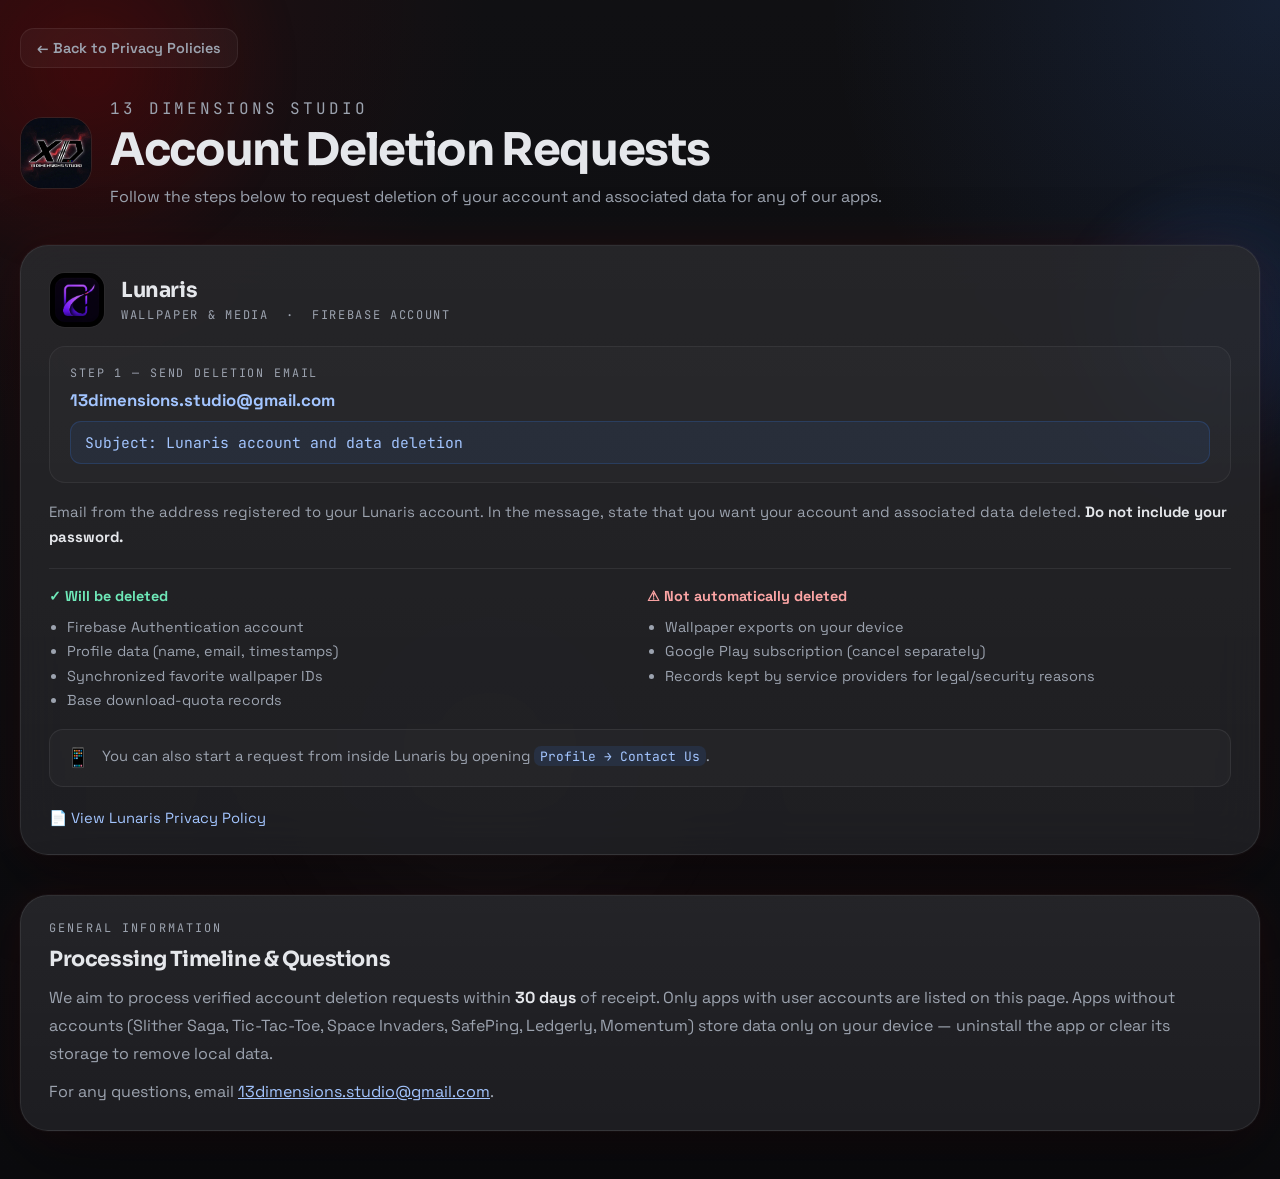
==== account-deletions/index.html @ 7f1fd7f4 "Add Lunaris policy and account-deletion page; add account-deletions section" ====
<!DOCTYPE html>
<html lang="en">
<head>
    <meta charset="UTF-8">
    <meta name="viewport" content="width=device-width, initial-scale=1.0">
    <meta name="theme-color" content="#0E0E10">
    <title>Account Deletion Requests | 13 Dimensions Studio</title>
    <meta
        name="description"
        content="Submit account deletion requests for applications published by 13 Dimensions Studio."
    >
    <link rel="icon" type="image/jpeg" href="../assets/images/logo_header.jpg">
    <link rel="preconnect" href="https://fonts.googleapis.com">
    <link rel="preconnect" href="https://fonts.gstatic.com" crossorigin>
    <link
        href="https://fonts.googleapis.com/css2?family=JetBrains+Mono:wght@500;700&family=Sora:wght@400;600;700;800&family=Space+Grotesk:wght@400;500;700&display=swap"
        rel="stylesheet"
    >
    <link rel="stylesheet" href="../assets/css/styles.css">
    <style>
        .ad-header {
            display: flex;
            align-items: center;
            gap: 18px;
            margin-bottom: 36px;
        }

        .ad-header-logo {
            width: 72px;
            height: 72px;
            border-radius: 22px;
            border: 1px solid rgba(255,255,255,0.1);
            object-fit: cover;
            background: rgba(0,0,0,0.3);
            flex-shrink: 0;
        }

        .ad-header-text h1 {
            margin: 0 0 6px;
            font-family: var(--font-display);
            font-size: clamp(1.6rem, 4vw, 2.8rem);
            letter-spacing: -0.03em;
        }

        .ad-header-text p {
            margin: 0;
            color: var(--secondary-text);
            font-size: 1rem;
            line-height: 1.6;
        }

        .deletion-grid {
            display: grid;
            gap: 22px;
        }

        .deletion-card {
            padding: 26px 28px;
            border-radius: var(--radius-lg);
        }

        .deletion-card-header {
            display: flex;
            align-items: center;
            gap: 16px;
            margin-bottom: 18px;
        }

        .app-logo-sm {
            width: 56px;
            height: 56px;
            border-radius: 16px;
            border: 1px solid rgba(255,255,255,0.08);
            object-fit: cover;
            background: rgba(0,0,0,0.3);
            flex-shrink: 0;
        }

        .app-logo-placeholder {
            display: flex;
            align-items: center;
            justify-content: center;
            width: 56px;
            height: 56px;
            border-radius: 16px;
            border: 1px solid rgba(255,255,255,0.08);
            background: rgba(255,255,255,0.04);
            flex-shrink: 0;
            font-family: var(--font-tech);
            font-size: 1.3rem;
            color: var(--secondary-text);
        }

        .deletion-card-header h2 {
            margin: 0 0 4px;
            font-family: var(--font-display);
            font-size: 1.3rem;
            letter-spacing: -0.02em;
        }

        .deletion-card-header .cat-label {
            margin: 0;
            color: var(--secondary-text);
            font-family: var(--font-tech);
            font-size: 0.75rem;
            letter-spacing: 0.14em;
            text-transform: uppercase;
        }

        .deletion-card hr {
            border: none;
            border-top: 1px solid rgba(255,255,255,0.07);
            margin: 18px 0;
        }

        .instruction-block {
            background: rgba(255,255,255,0.02);
            border: 1px solid rgba(255,255,255,0.06);
            border-radius: 16px;
            padding: 18px 20px;
            margin-bottom: 16px;
        }

        .instruction-block .step-label {
            font-family: var(--font-tech);
            font-size: 0.73rem;
            letter-spacing: 0.16em;
            text-transform: uppercase;
            color: var(--secondary-text);
            margin-bottom: 8px;
        }

        .instruction-block .email-target {
            font-size: 1.05rem;
            font-weight: 700;
            color: rgb(163, 197, 255);
            word-break: break-all;
        }

        .subject-box {
            margin-top: 10px;
            padding: 11px 14px;
            border-radius: 11px;
            background: rgba(var(--tech-rgb), 0.08);
            border: 1px solid rgba(var(--tech-rgb), 0.2);
            font-family: var(--font-tech);
            font-size: 0.92rem;
            color: rgb(163, 197, 255);
            word-break: break-word;
        }

        .deletion-what {
            display: grid;
            grid-template-columns: 1fr 1fr;
            gap: 14px;
            margin-top: 16px;
        }

        .deletion-what-col h4 {
            margin: 0 0 10px;
            font-size: 0.9rem;
            font-weight: 700;
            color: var(--text);
        }

        .deletion-what-col ul {
            margin: 0;
            padding-left: 18px;
        }

        .deletion-what-col li {
            font-size: 0.9rem;
            color: var(--secondary-text);
            line-height: 1.7;
        }

        .col-deleted h4 { color: #6EE7B7; }
        .col-kept h4 { color: #FCA5A5; }

        .in-app-note {
            display: flex;
            align-items: flex-start;
            gap: 12px;
            padding: 14px 16px;
            border-radius: 14px;
            background: rgba(255,255,255,0.025);
            border: 1px solid rgba(255,255,255,0.07);
            margin-top: 16px;
        }

        .in-app-note .note-icon {
            font-size: 1.2rem;
            line-height: 1.5;
            flex-shrink: 0;
        }

        .in-app-note p {
            margin: 0;
            font-size: 0.92rem;
            color: var(--secondary-text);
            line-height: 1.65;
        }

        .in-app-note code {
            padding: 0.1rem 0.38rem;
            border-radius: 7px;
            background: rgba(var(--tech-rgb), 0.12);
            color: rgb(163, 197, 255);
            font-family: var(--font-tech);
            font-size: 0.88em;
        }

        .policy-link-row {
            margin-top: 20px;
        }

        .policy-link-row a {
            display: inline-flex;
            align-items: center;
            gap: 7px;
            font-size: 0.92rem;
            color: rgb(163, 197, 255);
            text-decoration: none;
        }

        .policy-link-row a:hover {
            text-decoration: underline;
        }

        .back-link {
            display: inline-flex;
            align-items: center;
            gap: 8px;
            margin-bottom: 28px;
            padding: 10px 16px;
            border-radius: 14px;
            background: rgba(255,255,255,0.04);
            border: 1px solid rgba(255,255,255,0.07);
            color: var(--secondary-text);
            text-decoration: none;
            font-size: 0.9rem;
            font-weight: 600;
            transition: background 160ms ease, transform 160ms ease;
        }

        .back-link:hover {
            background: rgba(255,255,255,0.07);
            transform: translateY(-1px);
        }

        .page-kicker {
            font-family: var(--font-tech);
            font-size: 0.74rem;
            letter-spacing: 0.18em;
            text-transform: uppercase;
            color: var(--secondary-text);
            margin: 0 0 10px;
        }

        @media (max-width: 620px) {
            .deletion-what {
                grid-template-columns: 1fr;
            }

            .ad-header {
                flex-direction: column;
                align-items: flex-start;
            }
        }
    </style>
</head>
<body>
    <div class="page-background" aria-hidden="true">
        <div class="grid-wash"></div>
        <div class="orb orb-one" data-parallax-layer="0.22"></div>
        <div class="orb orb-two" data-parallax-layer="0.12"></div>
        <div class="orb orb-three" data-parallax-layer="0.08"></div>
    </div>

    <main class="page-shell">
        <a class="back-link" href="../index.html">
            &#8592; Back to Privacy Policies
        </a>

        <div class="ad-header">
            <img src="../assets/images/logo.jpg" alt="13 Dimensions Studio" class="ad-header-logo">
            <div class="ad-header-text">
                <p class="page-kicker">13 Dimensions Studio</p>
                <h1>Account Deletion Requests</h1>
                <p>Follow the steps below to request deletion of your account and associated data for any of our apps.</p>
            </div>
        </div>

        <div class="deletion-grid" id="deletionGrid">
            <!-- Lunaris -->
            <div class="deletion-card glass-panel" id="lunaris">
                <div class="deletion-card-header">
                    <img src="../assets/images/apps/lunaris.png" alt="Lunaris logo" class="app-logo-sm">
                    <div>
                        <h2>Lunaris</h2>
                        <p class="cat-label">Wallpaper &amp; Media &nbsp;·&nbsp; Firebase Account</p>
                    </div>
                </div>

                <div class="instruction-block">
                    <div class="step-label">Step 1 &mdash; Send deletion email</div>
                    <div class="email-target">13dimensions.studio@gmail.com</div>
                    <div class="subject-box">Subject: Lunaris account and data deletion</div>
                </div>

                <p style="color:var(--secondary-text);font-size:0.93rem;line-height:1.7;margin:0 0 4px;">
                    Email from the address registered to your Lunaris account. In the message, state that you want your account and associated data deleted.
                    <strong style="color:var(--text);">Do not include your password.</strong>
                </p>

                <hr>

                <div class="deletion-what">
                    <div class="deletion-what-col col-deleted">
                        <h4>&#10003; Will be deleted</h4>
                        <ul>
                            <li>Firebase Authentication account</li>
                            <li>Profile data (name, email, timestamps)</li>
                            <li>Synchronized favorite wallpaper IDs</li>
                            <li>Base download-quota records</li>
                        </ul>
                    </div>
                    <div class="deletion-what-col col-kept">
                        <h4>&#9888; Not automatically deleted</h4>
                        <ul>
                            <li>Wallpaper exports on your device</li>
                            <li>Google Play subscription (cancel separately)</li>
                            <li>Records kept by service providers for legal/security reasons</li>
                        </ul>
                    </div>
                </div>

                <div class="in-app-note">
                    <span class="note-icon">&#128241;</span>
                    <p>You can also start a request from inside Lunaris by opening <code>Profile &rarr; Contact Us</code>.</p>
                </div>

                <div class="policy-link-row">
                    <a href="../index.html?app=lunaris#lunaris">&#128196; View Lunaris Privacy Policy</a>
                </div>
            </div>
        </div>

        <div style="margin-top:40px;padding:24px 28px;border-radius:var(--radius-lg);" class="glass-panel">
            <p class="page-kicker" style="margin-bottom:10px;">General Information</p>
            <h2 style="margin:0 0 12px;font-family:var(--font-display);font-size:1.3rem;letter-spacing:-0.02em;">Processing Timeline & Questions</h2>
            <p style="color:var(--secondary-text);line-height:1.75;margin:0 0 10px;">
                We aim to process verified account deletion requests within <strong style="color:var(--text);">30 days</strong> of receipt. Only apps with user accounts are listed on this page. Apps without accounts (Slither Saga, Tic-Tac-Toe, Space Invaders, SafePing, Ledgerly, Momentum) store data only on your device — uninstall the app or clear its storage to remove local data.
            </p>
            <p style="color:var(--secondary-text);line-height:1.75;margin:0;">
                For any questions, email <a href="mailto:13dimensions.studio@gmail.com">13dimensions.studio@gmail.com</a>.
            </p>
        </div>
    </main>

    <script>
        const layers = Array.from(document.querySelectorAll("[data-parallax-layer]"));
        if (layers.length) {
            let rafId = 0;
            window.addEventListener("pointermove", (e) => {
                const x = (e.clientX / window.innerWidth) - 0.5;
                const y = (e.clientY / window.innerHeight) - 0.5;
                if (!rafId) {
                    rafId = requestAnimationFrame(() => {
                        layers.forEach((l) => {
                            const d = Number(l.dataset.parallaxLayer || 0);
                            l.style.transform = `translate3d(${x * 80 * d}px, ${y * 80 * d}px, 0)`;
                        });
                        rafId = 0;
                    });
                }
            }, { passive: true });
        }

        // Highlight card if URL hash matches
        const hash = window.location.hash.replace(/^#/, "");
        if (hash) {
            const card = document.getElementById(hash);
            if (card) {
                card.style.borderColor = "rgba(59,130,246,0.45)";
                card.scrollIntoView({ behavior: "smooth", block: "center" });
            }
        }
    </script>
</body>
</html>
---- assets/css/styles.css ----
:root {
    color-scheme: dark;
    --background: #0E0E10;
    --sections: #1A1A1D;
    --accent: #8B0000;
    --tech-highlight: #3B82F6;
    --text: #E5E7EB;
    --secondary-text: #9CA3AF;
    --background-rgb: 14, 14, 16;
    --section-rgb: 26, 26, 29;
    --accent-rgb: 139, 0, 0;
    --tech-rgb: 59, 130, 246;
    --text-rgb: 229, 231, 235;
    --radius-lg: 28px;
    --radius-md: 20px;
    --shadow-soft: 0 30px 80px rgba(0, 0, 0, 0.35);
    --shadow-glow: 0 0 0 1px rgba(255, 255, 255, 0.03), 0 0 45px rgba(var(--accent-rgb), 0.14);
    --font-display: "Sora", sans-serif;
    --font-body: "Space Grotesk", sans-serif;
    --font-tech: "JetBrains Mono", monospace;
}

* {
    box-sizing: border-box;
}

html {
    scroll-behavior: smooth;
}

body {
    margin: 0;
    min-height: 100vh;
    font-family: var(--font-body);
    color: var(--text);
    background:
        radial-gradient(circle at top left, rgba(var(--accent-rgb), 0.18), transparent 28%),
        radial-gradient(circle at top right, rgba(var(--tech-rgb), 0.14), transparent 26%),
        linear-gradient(180deg, rgba(16, 16, 19, 0.98), rgba(11, 11, 14, 1));
    overflow-x: hidden;
}

button {
    font: inherit;
}

a {
    color: rgb(163, 197, 255);
}

[hidden] {
    display: none !important;
}

.page-background {
    position: fixed;
    inset: 0;
    overflow: hidden;
    pointer-events: none;
    z-index: 0;
}

.grid-wash {
    position: absolute;
    inset: 0;
    background-image:
        linear-gradient(rgba(255, 255, 255, 0.03) 1px, transparent 1px),
        linear-gradient(90deg, rgba(255, 255, 255, 0.03) 1px, transparent 1px);
    background-size: 86px 86px;
    mask-image: radial-gradient(circle at center, rgba(0, 0, 0, 0.85), transparent 76%);
    opacity: 0.2;
}

.orb {
    position: absolute;
    border-radius: 999px;
    filter: blur(12px);
    opacity: 0.55;
    animation: float-orb 18s ease-in-out infinite;
}

.orb-one {
    top: -140px;
    left: -120px;
    width: 420px;
    height: 420px;
    background: radial-gradient(circle, rgba(var(--accent-rgb), 0.5), transparent 68%);
}

.orb-two {
    top: 18%;
    right: -120px;
    width: 360px;
    height: 360px;
    background: radial-gradient(circle, rgba(var(--tech-rgb), 0.38), transparent 68%);
    animation-delay: -6s;
}

.orb-three {
    bottom: -120px;
    left: 18%;
    width: 520px;
    height: 520px;
    background: radial-gradient(circle, rgba(255, 255, 255, 0.08), transparent 70%);
    animation-delay: -11s;
}

@keyframes float-orb {
    0%,
    100% {
        transform: translate3d(0, 0, 0) scale(1);
    }
    50% {
        transform: translate3d(24px, -18px, 0) scale(1.05);
    }
}

.page-shell {
    position: relative;
    z-index: 1;
    width: min(1320px, calc(100% - 40px));
    margin: 0 auto;
    padding: 28px 0 48px;
}

.glass-panel,
.glass-chip {
    background:
        linear-gradient(180deg, rgba(255, 255, 255, 0.06), rgba(255, 255, 255, 0.03)),
        rgba(var(--section-rgb), 0.84);
    border: 1px solid rgba(255, 255, 255, 0.08);
    backdrop-filter: blur(24px);
    box-shadow: var(--shadow-soft), var(--shadow-glow);
}

.glass-panel {
    border-radius: var(--radius-lg);
}

.glass-chip {
    border-radius: 999px;
}

.sidebar {
    position: fixed;
    inset: 0 auto 0 0;
    width: min(340px, calc(100vw - 24px));
    padding: 30px 22px 22px;
    background:
        linear-gradient(180deg, rgba(24, 24, 28, 0.96), rgba(11, 11, 14, 0.96)),
        var(--background);
    border-right: 1px solid rgba(255, 255, 255, 0.08);
    box-shadow: 24px 0 60px rgba(0, 0, 0, 0.55);
    z-index: 40;
    transform: translateX(-106%);
    transition: transform 280ms ease;
    display: flex;
    flex-direction: column;
    gap: 24px;
}

.sidebar.is-open {
    transform: translateX(0);
}

.sidebar-kicker,
.section-label,
.footer-label,
.metric-label,
.empty-kicker,
.spotlight-label {
    margin: 0;
    color: var(--secondary-text);
    font-family: var(--font-tech);
    font-size: 0.74rem;
    letter-spacing: 0.18em;
    text-transform: uppercase;
}

.sidebar-header h2,
.hero-copy h1,
.hero-brand h2,
.policy-toolbar h2,
.empty-state h2 {
    margin: 0;
    font-family: var(--font-display);
    letter-spacing: -0.03em;
}

.sidebar-header p:last-child,
.hero-text,
.hero-brand p,
.sidebar-footer p {
    color: var(--secondary-text);
    line-height: 1.75;
}

.sidebar-nav {
    display: flex;
    flex-direction: column;
    gap: 14px;
    min-height: 0;
}

.sidebar-section-title {
    color: rgba(var(--text-rgb), 0.76);
    font-size: 0.92rem;
    font-weight: 700;
}

.policy-list {
    display: grid;
    gap: 10px;
    overflow: auto;
    padding-right: 4px;
}

.policy-item {
    width: 100%;
    padding: 16px;
    text-align: left;
    color: var(--text);
    background: rgba(255, 255, 255, 0.025);
    border: 1px solid rgba(255, 255, 255, 0.06);
    border-radius: var(--radius-md);
    cursor: pointer;
    transition:
        transform 180ms ease,
        border-color 180ms ease,
        background 180ms ease,
        box-shadow 180ms ease;
}

.policy-item:hover,
.policy-item:focus-visible {
    transform: translateY(-3px);
    border-color: rgba(var(--tech-rgb), 0.4);
    background: rgba(255, 255, 255, 0.04);
    box-shadow: 0 14px 30px rgba(0, 0, 0, 0.25);
    outline: none;
}

.policy-item.is-active {
    border-color: rgba(var(--accent-rgb), 0.64);
    background:
        linear-gradient(135deg, rgba(var(--accent-rgb), 0.2), rgba(var(--tech-rgb), 0.1)),
        rgba(255, 255, 255, 0.04);
}

.policy-item-head {
    display: flex;
    justify-content: space-between;
    gap: 10px;
    align-items: center;
    margin-bottom: 8px;
}

.policy-item-name {
    font-size: 1rem;
    font-weight: 700;
}

.policy-item p {
    margin: 0;
    color: var(--secondary-text);
    font-size: 0.92rem;
    line-height: 1.6;
}

.mini-chip {
    display: inline-flex;
    align-items: center;
    justify-content: center;
    min-height: 34px;
    padding: 7px 12px;
    border-radius: 999px;
    border: 1px solid rgba(255, 255, 255, 0.1);
    background: rgba(255, 255, 255, 0.03);
    color: rgba(var(--text-rgb), 0.88);
    font-size: 0.84rem;
}

.sidebar-footer {
    margin-top: auto;
    padding: 30px 18px;
}

.sidebar-scrim {
    position: fixed;
    inset: 0;
    background: rgba(0, 0, 0, 0.52);
    border: 0;
    opacity: 0;
    pointer-events: none;
    transition: opacity 220ms ease;
    z-index: 35;
}

.sidebar-scrim.is-visible {
    opacity: 1;
    pointer-events: auto;
}

.hero,
.policy-hero,
.policy-panel {
    position: relative;
    overflow: hidden;
}

.hero,
.policy-hero {
    padding: 28px;
}

.hero::before,
.policy-hero::before {
    content: "";
    position: absolute;
    inset: -10%;
    background:
        radial-gradient(circle at 18% 30%, rgba(var(--accent-rgb), 0.18), transparent 30%),
        radial-gradient(circle at 86% 22%, rgba(var(--tech-rgb), 0.15), transparent 28%);
    animation: hero-shimmer 12s linear infinite;
    pointer-events: none;
}

@keyframes hero-shimmer {
    0% {
        transform: translate3d(-1%, 0, 0);
    }
    50% {
        transform: translate3d(1%, -1%, 0);
    }
    100% {
        transform: translate3d(-1%, 0, 0);
    }
}

.hero > *,
.policy-hero > * {
    position: relative;
    z-index: 1;
}

.hero-topbar,
.hero-metrics,
.policy-top-actions {
    display: flex;
    align-items: center;
    gap: 10px;
    flex-wrap: wrap;
}

.hero-topbar {
    justify-content: space-between;
}

.menu-toggle,
.ghost-button {
    display: inline-flex;
    align-items: center;
    justify-content: center;
    border: 0;
    cursor: pointer;
    transition:
        transform 180ms ease,
        background 180ms ease,
        box-shadow 180ms ease;
}

.menu-toggle {
    width: 58px;
    height: 58px;
    border-radius: 18px;
    background: rgba(255, 255, 255, 0.05);
    color: var(--text);
}

.menu-icon {
    width: 34px;
    height: 34px;
    overflow: visible;
}

.menu-icon-frame {
    fill: rgba(255, 255, 255, 0.03);
    stroke: rgba(255, 255, 255, 0.12);
    stroke-width: 1.2;
}

.menu-icon-line {
    fill: none;
    stroke: rgba(var(--text-rgb), 0.96);
    stroke-linecap: round;
    stroke-width: 3.4;
}

.menu-icon-line-short {
    stroke: rgb(163, 197, 255);
}

.menu-icon-dot {
    fill: rgb(163, 197, 255);
    filter: drop-shadow(0 0 6px rgba(59, 130, 246, 0.7));
}

.ghost-button {
    min-height: 46px;
    padding: 12px 18px;
    border-radius: 16px;
    font-weight: 700;
    background: rgba(255, 255, 255, 0.05);
    color: var(--text);
    border: 1px solid rgba(255, 255, 255, 0.08);
}

.menu-toggle:hover,
.menu-toggle:focus-visible,
.ghost-button:hover,
.ghost-button:focus-visible {
    transform: translateY(-2px);
    outline: none;
}

.hero-layout {
    margin-top: 30px;
    display: grid;
    grid-template-columns: minmax(0, 1.1fr) minmax(320px, 0.9fr);
    gap: 24px;
    align-items: stretch;
}

.hero-copy h1 {
    margin-top: 14px;
    font-size: clamp(2.4rem, 5.8vw, 4.7rem);
    line-height: 1.05;
}

.hero-text {
    margin: 18px 0 0;
    max-width: 720px;
    font-size: 1.05rem;
}

.hero-metrics {
    margin-top: 28px;
}

.metric {
    min-width: 150px;
    padding: 14px 18px;
}

.metric strong {
    display: block;
    margin-top: 6px;
    font-size: 1.12rem;
}

.hero-brand {
    padding: 22px;
    align-self: end;
}

.logo-frame {
    position: relative;
    overflow: hidden;
    border-radius: 24px;
    border: 1px solid rgba(255, 255, 255, 0.08);
    background: rgba(0, 0, 0, 0.28);
    box-shadow: inset 0 0 0 1px rgba(255, 255, 255, 0.03);
}

.logo-frame img {
    display: block;
    width: 100%;
    aspect-ratio: 1 / 1;
    object-fit: cover;
}

.hero-brand h2 {
    margin-top: 18px;
    font-size: clamp(1.5rem, 4vw, 2.2rem);
}

.policy-view {
    display: grid;
    gap: 24px;
}

.policy-panel {
    padding: 24px;
}

.policy-toolbar {
    display: flex;
    justify-content: space-between;
    gap: 18px;
    align-items: flex-start;
    padding-bottom: 18px;
    border-bottom: 1px solid rgba(255, 255, 255, 0.08);
}

.policy-body {
    min-height: 640px;
    padding-top: 22px;
}

.policy-body h1,
.policy-body h2,
.policy-body h3 {
    font-family: var(--font-display);
    letter-spacing: -0.02em;
    line-height: 1.18;
}

.policy-body h1 {
    margin: 0 0 18px;
    font-size: clamp(2.1rem, 4vw, 3.3rem);
}

.policy-body h2 {
    margin: 34px 0 14px;
    padding-top: 16px;
    font-size: 1.4rem;
    border-top: 1px solid rgba(255, 255, 255, 0.08);
}

.policy-body h3 {
    margin: 24px 0 10px;
    font-size: 1.08rem;
}

.policy-body p,
.policy-body li {
    color: rgba(var(--text-rgb), 0.92);
    line-height: 1.84;
}

.policy-body ul,
.policy-body ol {
    padding-left: 22px;
}

.policy-body code {
    padding: 0.14rem 0.42rem;
    border-radius: 8px;
    background: rgba(var(--tech-rgb), 0.12);
    color: rgb(163, 197, 255);
    font-family: var(--font-tech);
    font-size: 0.92em;
}

.policy-body strong {
    color: var(--text);
}

.link-preview {
    position: relative;
    z-index: 1;
    margin-top: 24px;
    padding: 16px;
    border-radius: 18px;
    background: rgba(255, 255, 255, 0.03);
    border: 1px solid rgba(var(--tech-rgb), 0.22);
    color: rgb(163, 197, 255);
    line-height: 1.6;
    word-break: break-word;
}

.empty-state {
    display: grid;
    place-items: center;
    min-height: 520px;
    text-align: center;
    border: 1px dashed rgba(255, 255, 255, 0.12);
    border-radius: calc(var(--radius-lg) - 8px);
    background: rgba(255, 255, 255, 0.02);
    padding: 36px;
}

::-webkit-scrollbar {
    width: 10px;
    height: 10px;
}

::-webkit-scrollbar-thumb {
    background: rgba(255, 255, 255, 0.12);
    border-radius: 999px;
}

::-webkit-scrollbar-track {
    background: transparent;
}

@media (max-width: 1120px) {
    .hero-layout {
        grid-template-columns: 1fr;
    }
}

@media (max-width: 720px) {
    .page-shell {
        width: min(100%, calc(100% - 24px));
        padding-top: 14px;
    }

    .hero,
    .policy-hero,
    .policy-panel {
        padding: 18px;
    }

    .hero-copy h1 {
        font-size: clamp(2rem, 11vw, 3.3rem);
    }

    .hero-topbar {
        flex-direction: column;
        align-items: stretch;
    }
}

@media (max-width: 540px) {
    .metric,
    .ghost-button,
    .policy-top-actions {
        width: 100%;
    }

    .policy-top-actions {
        display: grid;
    }
}
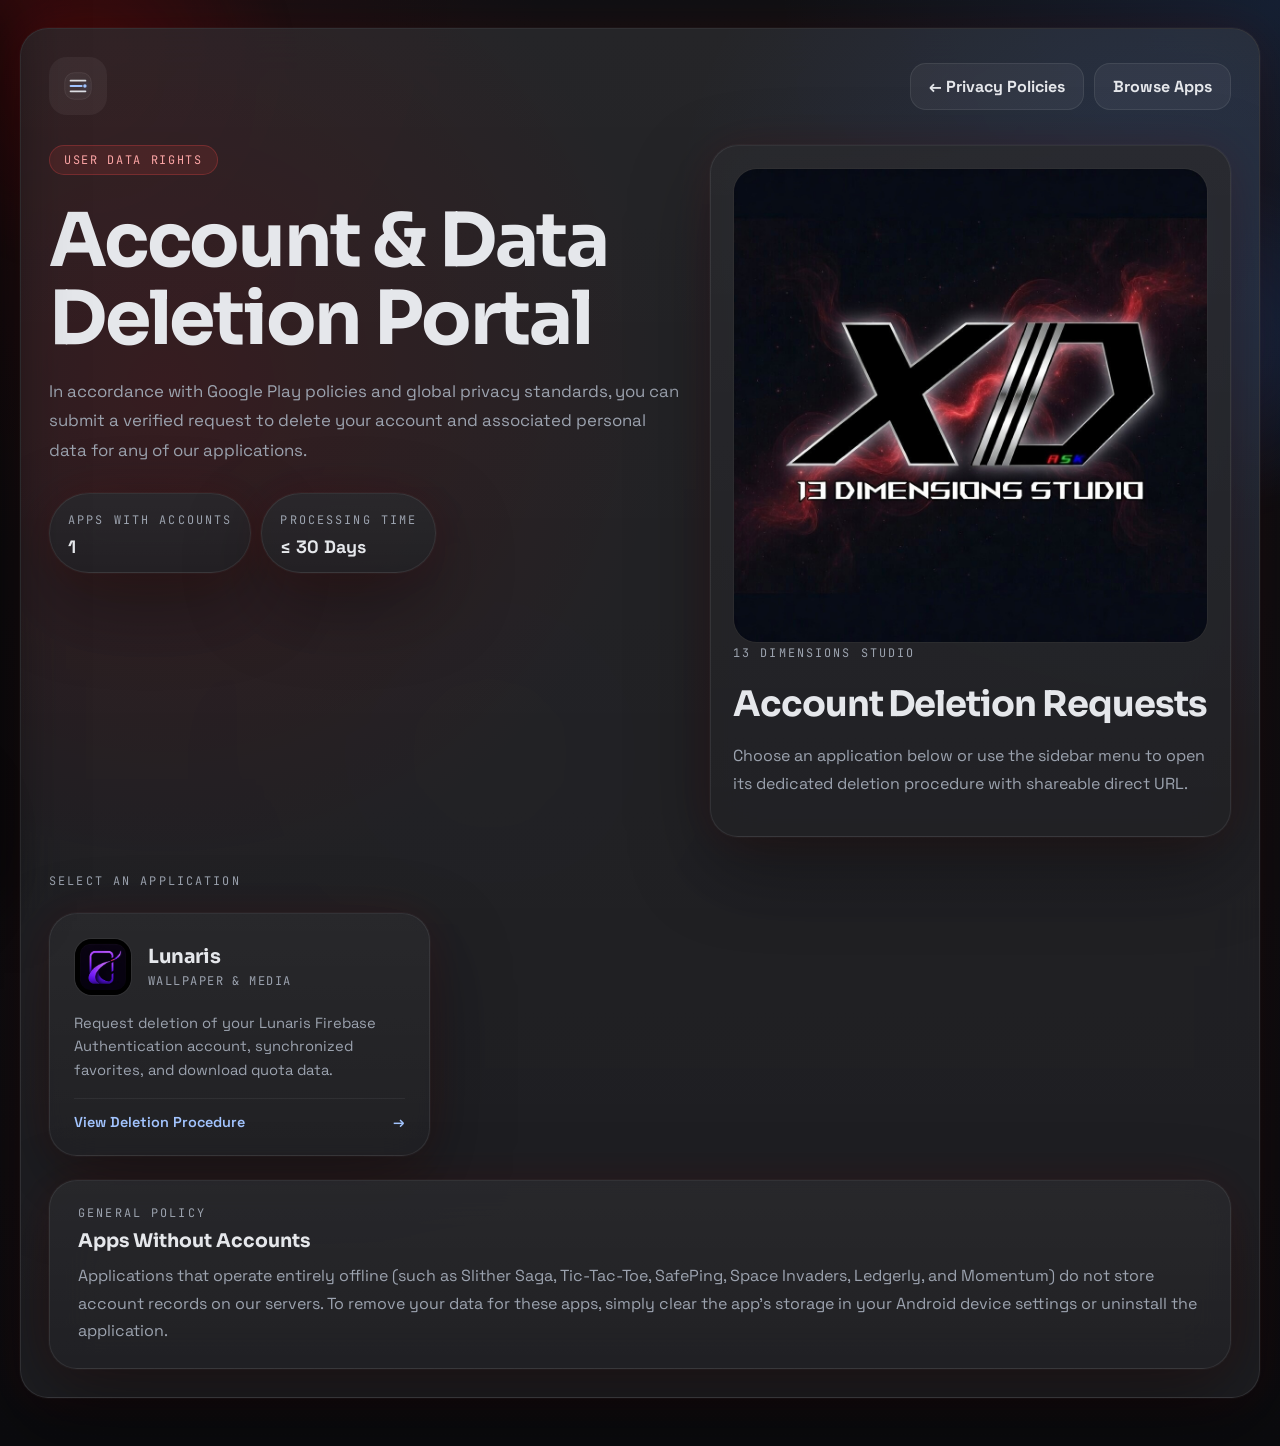
==== commit b0e3cc94: "Convert Account Deletions to dynamic multi-app system with dedicated views, copy link, and permanent" ====
--- a/account-deletions/index.html
+++ b/account-deletions/index.html
@@ -4,10 +4,10 @@
     <meta charset="UTF-8">
     <meta name="viewport" content="width=device-width, initial-scale=1.0">
     <meta name="theme-color" content="#0E0E10">
-    <title>Account Deletion Requests | 13 Dimensions Studio</title>
+    <title>Account Deletion Directory | 13 Dimensions Studio</title>
     <meta
         name="description"
-        content="Submit account deletion requests for applications published by 13 Dimensions Studio."
+        content="Official account and data deletion request directory for applications published by 13 Dimensions Studio."
     >
     <link rel="icon" type="image/jpeg" href="../assets/images/logo_header.jpg">
     <link rel="preconnect" href="https://fonts.googleapis.com">
@@ -18,254 +18,98 @@
     >
     <link rel="stylesheet" href="../assets/css/styles.css">
     <style>
-        .ad-header {
+        .section-header-badge {
+            display: inline-flex;
+            align-items: center;
+            gap: 8px;
+            padding: 6px 14px;
+            border-radius: 999px;
+            background: rgba(239, 68, 68, 0.12);
+            border: 1px solid rgba(239, 68, 68, 0.28);
+            color: #FCA5A5;
+            font-family: var(--font-tech);
+            font-size: 0.74rem;
+            letter-spacing: 0.14em;
+            text-transform: uppercase;
+        }
+
+        .apps-cards-grid {
+            display: grid;
+            grid-template-columns: repeat(auto-fill, minmax(320px, 1fr));
+            gap: 20px;
+            margin-top: 24px;
+        }
+
+        .app-deletion-card {
+            padding: 24px;
+            cursor: pointer;
+            transition: transform 180ms ease, border-color 180ms ease, box-shadow 180ms ease;
             display: flex;
-            align-items: center;
-            gap: 18px;
-            margin-bottom: 36px;
-        }
-
-        .ad-header-logo {
-            width: 72px;
-            height: 72px;
-            border-radius: 22px;
-            border: 1px solid rgba(255,255,255,0.1);
-            object-fit: cover;
-            background: rgba(0,0,0,0.3);
-            flex-shrink: 0;
-        }
-
-        .ad-header-text h1 {
-            margin: 0 0 6px;
-            font-family: var(--font-display);
-            font-size: clamp(1.6rem, 4vw, 2.8rem);
-            letter-spacing: -0.03em;
-        }
-
-        .ad-header-text p {
-            margin: 0;
-            color: var(--secondary-text);
-            font-size: 1rem;
-            line-height: 1.6;
-        }
-
-        .deletion-grid {
-            display: grid;
-            gap: 22px;
-        }
-
-        .deletion-card {
-            padding: 26px 28px;
-            border-radius: var(--radius-lg);
-        }
-
-        .deletion-card-header {
+            flex-direction: column;
+            gap: 16px;
+        }
+
+        .app-deletion-card:hover {
+            transform: translateY(-3px);
+            border-color: rgba(var(--tech-rgb), 0.45);
+            box-shadow: 0 16px 36px rgba(0, 0, 0, 0.35);
+        }
+
+        .card-top {
             display: flex;
             align-items: center;
             gap: 16px;
-            margin-bottom: 18px;
-        }
-
-        .app-logo-sm {
-            width: 56px;
-            height: 56px;
-            border-radius: 16px;
-            border: 1px solid rgba(255,255,255,0.08);
+        }
+
+        .card-logo {
+            width: 58px;
+            height: 58px;
+            border-radius: 18px;
             object-fit: cover;
-            background: rgba(0,0,0,0.3);
+            border: 1px solid rgba(255, 255, 255, 0.1);
+            background: rgba(0, 0, 0, 0.3);
             flex-shrink: 0;
         }
 
-        .app-logo-placeholder {
-            display: flex;
-            align-items: center;
-            justify-content: center;
-            width: 56px;
-            height: 56px;
-            border-radius: 16px;
-            border: 1px solid rgba(255,255,255,0.08);
-            background: rgba(255,255,255,0.04);
-            flex-shrink: 0;
-            font-family: var(--font-tech);
-            font-size: 1.3rem;
-            color: var(--secondary-text);
-        }
-
-        .deletion-card-header h2 {
+        .card-info h3 {
             margin: 0 0 4px;
             font-family: var(--font-display);
-            font-size: 1.3rem;
+            font-size: 1.22rem;
             letter-spacing: -0.02em;
         }
 
-        .deletion-card-header .cat-label {
+        .card-info p {
             margin: 0;
             color: var(--secondary-text);
             font-family: var(--font-tech);
             font-size: 0.75rem;
-            letter-spacing: 0.14em;
+            letter-spacing: 0.12em;
             text-transform: uppercase;
         }
 
-        .deletion-card hr {
-            border: none;
-            border-top: 1px solid rgba(255,255,255,0.07);
-            margin: 18px 0;
-        }
-
-        .instruction-block {
-            background: rgba(255,255,255,0.02);
-            border: 1px solid rgba(255,255,255,0.06);
-            border-radius: 16px;
-            padding: 18px 20px;
-            margin-bottom: 16px;
-        }
-
-        .instruction-block .step-label {
-            font-family: var(--font-tech);
-            font-size: 0.73rem;
-            letter-spacing: 0.16em;
-            text-transform: uppercase;
+        .card-excerpt {
             color: var(--secondary-text);
-            margin-bottom: 8px;
-        }
-
-        .instruction-block .email-target {
-            font-size: 1.05rem;
-            font-weight: 700;
+            font-size: 0.92rem;
+            line-height: 1.6;
+            margin: 0;
+            flex-grow: 1;
+        }
+
+        .card-action {
+            display: flex;
+            align-items: center;
+            justify-content: space-between;
+            padding-top: 14px;
+            border-top: 1px solid rgba(255, 255, 255, 0.06);
             color: rgb(163, 197, 255);
-            word-break: break-all;
-        }
-
-        .subject-box {
-            margin-top: 10px;
-            padding: 11px 14px;
-            border-radius: 11px;
-            background: rgba(var(--tech-rgb), 0.08);
-            border: 1px solid rgba(var(--tech-rgb), 0.2);
-            font-family: var(--font-tech);
-            font-size: 0.92rem;
-            color: rgb(163, 197, 255);
-            word-break: break-word;
-        }
-
-        .deletion-what {
-            display: grid;
-            grid-template-columns: 1fr 1fr;
-            gap: 14px;
-            margin-top: 16px;
-        }
-
-        .deletion-what-col h4 {
-            margin: 0 0 10px;
-            font-size: 0.9rem;
-            font-weight: 700;
-            color: var(--text);
-        }
-
-        .deletion-what-col ul {
-            margin: 0;
-            padding-left: 18px;
-        }
-
-        .deletion-what-col li {
-            font-size: 0.9rem;
-            color: var(--secondary-text);
-            line-height: 1.7;
-        }
-
-        .col-deleted h4 { color: #6EE7B7; }
-        .col-kept h4 { color: #FCA5A5; }
-
-        .in-app-note {
-            display: flex;
-            align-items: flex-start;
-            gap: 12px;
-            padding: 14px 16px;
-            border-radius: 14px;
-            background: rgba(255,255,255,0.025);
-            border: 1px solid rgba(255,255,255,0.07);
-            margin-top: 16px;
-        }
-
-        .in-app-note .note-icon {
-            font-size: 1.2rem;
-            line-height: 1.5;
-            flex-shrink: 0;
-        }
-
-        .in-app-note p {
-            margin: 0;
-            font-size: 0.92rem;
-            color: var(--secondary-text);
-            line-height: 1.65;
-        }
-
-        .in-app-note code {
-            padding: 0.1rem 0.38rem;
-            border-radius: 7px;
-            background: rgba(var(--tech-rgb), 0.12);
-            color: rgb(163, 197, 255);
-            font-family: var(--font-tech);
-            font-size: 0.88em;
-        }
-
-        .policy-link-row {
-            margin-top: 20px;
-        }
-
-        .policy-link-row a {
-            display: inline-flex;
-            align-items: center;
-            gap: 7px;
-            font-size: 0.92rem;
-            color: rgb(163, 197, 255);
-            text-decoration: none;
-        }
-
-        .policy-link-row a:hover {
-            text-decoration: underline;
-        }
-
-        .back-link {
-            display: inline-flex;
-            align-items: center;
-            gap: 8px;
-            margin-bottom: 28px;
-            padding: 10px 16px;
-            border-radius: 14px;
-            background: rgba(255,255,255,0.04);
-            border: 1px solid rgba(255,255,255,0.07);
-            color: var(--secondary-text);
-            text-decoration: none;
             font-size: 0.9rem;
             font-weight: 600;
-            transition: background 160ms ease, transform 160ms ease;
-        }
-
-        .back-link:hover {
-            background: rgba(255,255,255,0.07);
-            transform: translateY(-1px);
-        }
-
-        .page-kicker {
-            font-family: var(--font-tech);
-            font-size: 0.74rem;
-            letter-spacing: 0.18em;
-            text-transform: uppercase;
-            color: var(--secondary-text);
-            margin: 0 0 10px;
-        }
-
-        @media (max-width: 620px) {
-            .deletion-what {
-                grid-template-columns: 1fr;
-            }
-
-            .ad-header {
-                flex-direction: column;
-                align-items: flex-start;
-            }
+        }
+
+        .quick-instructions {
+            margin-top: 24px;
+            padding: 24px 28px;
+            border-radius: var(--radius-lg);
         }
     </style>
 </head>
@@ -277,99 +121,473 @@
         <div class="orb orb-three" data-parallax-layer="0.08"></div>
     </div>
 
+    <aside class="sidebar" id="sidebar" aria-hidden="true">
+        <div class="sidebar-header">
+            <span class="section-header-badge">Data Requests</span>
+            <h2>Account Deletion</h2>
+            <p>Select an application to view its account & data deletion procedure.</p>
+        </div>
+
+        <nav class="sidebar-nav" aria-label="Account deletion applications">
+            <div class="sidebar-section-title">Applications</div>
+            <div class="policy-list" id="deletionList"></div>
+        </nav>
+
+        <div class="sidebar-footer glass-chip">
+            <span class="footer-label">Navigation</span>
+            <p style="margin: 6px 0 0;"><a href="../index.html" style="color: rgb(163, 197, 255); font-weight: 600; text-decoration: none;">&larr; Privacy Policy Directory</a></p>
+        </div>
+    </aside>
+
+    <button class="sidebar-scrim" id="sidebarScrim" type="button" aria-label="Close sidebar"></button>
+
     <main class="page-shell">
-        <a class="back-link" href="../index.html">
-            &#8592; Back to Privacy Policies
-        </a>
-
-        <div class="ad-header">
-            <img src="../assets/images/logo.jpg" alt="13 Dimensions Studio" class="ad-header-logo">
-            <div class="ad-header-text">
-                <p class="page-kicker">13 Dimensions Studio</p>
-                <h1>Account Deletion Requests</h1>
-                <p>Follow the steps below to request deletion of your account and associated data for any of our apps.</p>
-            </div>
-        </div>
-
-        <div class="deletion-grid" id="deletionGrid">
-            <!-- Lunaris -->
-            <div class="deletion-card glass-panel" id="lunaris">
-                <div class="deletion-card-header">
-                    <img src="../assets/images/apps/lunaris.png" alt="Lunaris logo" class="app-logo-sm">
-                    <div>
-                        <h2>Lunaris</h2>
-                        <p class="cat-label">Wallpaper &amp; Media &nbsp;·&nbsp; Firebase Account</p>
-                    </div>
-                </div>
-
-                <div class="instruction-block">
-                    <div class="step-label">Step 1 &mdash; Send deletion email</div>
-                    <div class="email-target">13dimensions.studio@gmail.com</div>
-                    <div class="subject-box">Subject: Lunaris account and data deletion</div>
-                </div>
-
-                <p style="color:var(--secondary-text);font-size:0.93rem;line-height:1.7;margin:0 0 4px;">
-                    Email from the address registered to your Lunaris account. In the message, state that you want your account and associated data deleted.
-                    <strong style="color:var(--text);">Do not include your password.</strong>
-                </p>
-
-                <hr>
-
-                <div class="deletion-what">
-                    <div class="deletion-what-col col-deleted">
-                        <h4>&#10003; Will be deleted</h4>
-                        <ul>
-                            <li>Firebase Authentication account</li>
-                            <li>Profile data (name, email, timestamps)</li>
-                            <li>Synchronized favorite wallpaper IDs</li>
-                            <li>Base download-quota records</li>
-                        </ul>
-                    </div>
-                    <div class="deletion-what-col col-kept">
-                        <h4>&#9888; Not automatically deleted</h4>
-                        <ul>
-                            <li>Wallpaper exports on your device</li>
-                            <li>Google Play subscription (cancel separately)</li>
-                            <li>Records kept by service providers for legal/security reasons</li>
-                        </ul>
-                    </div>
-                </div>
-
-                <div class="in-app-note">
-                    <span class="note-icon">&#128241;</span>
-                    <p>You can also start a request from inside Lunaris by opening <code>Profile &rarr; Contact Us</code>.</p>
-                </div>
-
-                <div class="policy-link-row">
-                    <a href="../index.html?app=lunaris#lunaris">&#128196; View Lunaris Privacy Policy</a>
+        <!-- Dashboard Home View -->
+        <section class="hero glass-panel dashboard-hero" id="dashboardHero">
+            <div class="hero-topbar">
+                <button class="menu-toggle" id="dashboardMenuToggle" type="button" aria-label="Open sidebar">
+                    <svg class="menu-icon" viewBox="0 0 64 64" aria-hidden="true">
+                        <rect class="menu-icon-frame" x="7" y="7" width="50" height="50" rx="18"></rect>
+                        <path class="menu-icon-line" d="M18 22H46"></path>
+                        <path class="menu-icon-line menu-icon-line-short" d="M18 32H39"></path>
+                        <path class="menu-icon-line" d="M18 42H46"></path>
+                        <circle class="menu-icon-dot" cx="45" cy="32" r="3.2"></circle>
+                    </svg>
+                </button>
+
+                <div style="display: flex; gap: 10px; flex-wrap: wrap;">
+                    <a class="ghost-button" href="../index.html" style="text-decoration: none;">&larr; Privacy Policies</a>
+                    <button class="ghost-button" id="openDeletionsButton" type="button">Browse Apps</button>
                 </div>
             </div>
-        </div>
-
-        <div style="margin-top:40px;padding:24px 28px;border-radius:var(--radius-lg);" class="glass-panel">
-            <p class="page-kicker" style="margin-bottom:10px;">General Information</p>
-            <h2 style="margin:0 0 12px;font-family:var(--font-display);font-size:1.3rem;letter-spacing:-0.02em;">Processing Timeline & Questions</h2>
-            <p style="color:var(--secondary-text);line-height:1.75;margin:0 0 10px;">
-                We aim to process verified account deletion requests within <strong style="color:var(--text);">30 days</strong> of receipt. Only apps with user accounts are listed on this page. Apps without accounts (Slither Saga, Tic-Tac-Toe, Space Invaders, SafePing, Ledgerly, Momentum) store data only on your device — uninstall the app or clear its storage to remove local data.
-            </p>
-            <p style="color:var(--secondary-text);line-height:1.75;margin:0;">
-                For any questions, email <a href="mailto:13dimensions.studio@gmail.com">13dimensions.studio@gmail.com</a>.
-            </p>
-        </div>
+
+            <div class="hero-layout">
+                <div class="hero-copy">
+                    <span class="section-header-badge" style="margin-bottom: 14px;">User Data Rights</span>
+                    <h1>Account & Data Deletion Portal</h1>
+                    <p class="hero-text">
+                        In accordance with Google Play policies and global privacy standards, you can submit
+                        a verified request to delete your account and associated personal data for any of our applications.
+                    </p>
+
+                    <div class="hero-metrics">
+                        <div class="metric glass-chip">
+                            <span class="metric-label">Apps with Accounts</span>
+                            <strong id="metricTotalApps">0</strong>
+                        </div>
+                        <div class="metric glass-chip">
+                            <span class="metric-label">Processing Time</span>
+                            <strong>&le; 30 Days</strong>
+                        </div>
+                    </div>
+                </div>
+
+                <div class="hero-brand glass-panel">
+                    <div class="logo-frame">
+                        <img id="dashboardLogo" src="../assets/images/logo.jpg" alt="13 Dimensions Studio logo">
+                    </div>
+                    <p class="spotlight-label">13 Dimensions Studio</p>
+                    <h2>Account Deletion Requests</h2>
+                    <p>
+                        Choose an application below or use the sidebar menu to open its dedicated deletion procedure with shareable direct URL.
+                    </p>
+                </div>
+            </div>
+
+            <!-- Apps Cards Grid on Dashboard -->
+            <div style="margin-top: 36px;">
+                <p class="section-label">Select An Application</p>
+                <div class="apps-cards-grid" id="appsCardsGrid"></div>
+            </div>
+
+            <!-- General Information Note -->
+            <div class="quick-instructions glass-panel">
+                <p class="section-label" style="margin-bottom: 8px;">General Policy</p>
+                <h3 style="margin: 0 0 10px; font-family: var(--font-display); font-size: 1.18rem;">Apps Without Accounts</h3>
+                <p style="color: var(--secondary-text); line-height: 1.7; margin: 0;">
+                    Applications that operate entirely offline (such as Slither Saga, Tic-Tac-Toe, SafePing, Space Invaders, Ledgerly, and Momentum) do not store account records on our servers. To remove your data for these apps, simply clear the app's storage in your Android device settings or uninstall the application.
+                </p>
+            </div>
+        </section>
+
+        <!-- Dedicated Application Deletion View -->
+        <section class="policy-view" id="deletionView" hidden>
+            <section class="policy-hero glass-panel">
+                <div class="hero-topbar">
+                    <button class="menu-toggle" id="deletionMenuToggle" type="button" aria-label="Open sidebar">
+                        <svg class="menu-icon" viewBox="0 0 64 64" aria-hidden="true">
+                            <rect class="menu-icon-frame" x="7" y="7" width="50" height="50" rx="18"></rect>
+                            <path class="menu-icon-line" d="M18 22H46"></path>
+                            <path class="menu-icon-line menu-icon-line-short" d="M18 32H39"></path>
+                            <path class="menu-icon-line" d="M18 42H46"></path>
+                            <circle class="menu-icon-dot" cx="45" cy="32" r="3.2"></circle>
+                        </svg>
+                    </button>
+
+                    <div class="policy-top-actions">
+                        <button class="ghost-button" id="backHomeButton" type="button">&larr; All Apps</button>
+                        <a class="ghost-button" id="viewPolicyLink" href="../index.html" style="text-decoration: none;">View Privacy Policy</a>
+                        <button class="ghost-button" id="copyLinkButton" type="button">Copy Deletion Link</button>
+                    </div>
+                </div>
+
+                <div class="hero-layout">
+                    <div class="hero-copy">
+                        <span class="section-header-badge" style="margin-bottom: 14px;">Account Deletion</span>
+                        <h1 id="deletionHeading">Select an application</h1>
+                        <p class="hero-text" id="deletionSummary">
+                            Select an application from the menu to display its account deletion instructions.
+                        </p>
+
+                        <div class="hero-metrics">
+                            <div class="metric glass-chip">
+                                <span class="metric-label">Effective</span>
+                                <strong id="deletionDate">No date</strong>
+                            </div>
+                            <div class="metric glass-chip">
+                                <span class="metric-label">Status</span>
+                                <strong id="deletionStatus">Active</strong>
+                            </div>
+                            <div class="metric glass-chip">
+                                <span class="metric-label">Platform</span>
+                                <strong id="deletionPlatform">Android</strong>
+                            </div>
+                        </div>
+                    </div>
+
+                    <div class="hero-brand glass-panel">
+                        <div class="logo-frame">
+                            <img id="deletionLogo" src="../assets/images/logo.jpg" alt="Selected application logo">
+                        </div>
+                        <p class="spotlight-label">Selected Application</p>
+                        <h2 id="deletionLogoTitle">No application selected</h2>
+                        <p id="deletionLinkCaption">
+                            The direct deletion link is ready below.
+                        </p>
+                    </div>
+                </div>
+
+                <div class="link-preview" id="deletionLink">Awaiting selection...</div>
+            </section>
+
+            <section class="policy-panel glass-panel">
+                <div class="policy-toolbar">
+                    <div>
+                        <p class="section-label">Deletion Procedure</p>
+                        <h2 id="deletionTitle">Instructions & Details</h2>
+                    </div>
+                </div>
+
+                <article class="policy-body" id="deletionContent">
+                    <div class="empty-state">
+                        <p class="empty-kicker">Loading</p>
+                        <h2>Opening account deletion details</h2>
+                        <p>Please wait...</p>
+                    </div>
+                </article>
+            </section>
+        </section>
     </main>
 
+    <script src="../data/account-deletions.js"></script>
     <script>
-        const layers = Array.from(document.querySelectorAll("[data-parallax-layer]"));
-        if (layers.length) {
+        const DEFAULT_TITLE = "Account Deletion Directory | 13 Dimensions Studio";
+        const DEFAULT_LOGO = "../assets/images/logo.jpg";
+
+        const state = {
+            apps: [],
+            selectedId: null
+        };
+
+        const els = {};
+
+        document.addEventListener("DOMContentLoaded", () => {
+            cacheElements();
+            bindEvents();
+            initialize().catch((error) => {
+                console.error(error);
+                showDeletionView();
+                renderErrorState("The account deletion directory could not load its data.");
+            });
+        });
+
+        async function initialize() {
+            const manifest = window.ACCOUNT_DELETION_DATA;
+            if (!manifest || !Array.isArray(manifest.accountDeletions)) {
+                throw new Error("Bundled account deletion data is missing.");
+            }
+
+            state.apps = manifest.accountDeletions
+                .slice()
+                .sort((first, second) => {
+                    const orderDelta = (first.order ?? 9999) - (second.order ?? 9999);
+                    if (orderDelta !== 0) return orderDelta;
+                    return (first.name || "").localeCompare(second.name || "");
+                });
+
+            renderSidebar();
+            renderDashboardCards();
+            els.metricTotalApps.textContent = String(state.apps.length);
+            initializeParallax();
+
+            const requestedId = getRequestedAppId();
+            if (state.apps.some((app) => app.id === requestedId)) {
+                await selectApp(requestedId, { updateHistory: false });
+            } else {
+                showDashboard();
+            }
+        }
+
+        function cacheElements() {
+            [
+                "sidebar",
+                "sidebarScrim",
+                "deletionList",
+                "dashboardMenuToggle",
+                "deletionMenuToggle",
+                "openDeletionsButton",
+                "backHomeButton",
+                "copyLinkButton",
+                "viewPolicyLink",
+                "dashboardHero",
+                "deletionView",
+                "metricTotalApps",
+                "dashboardLogo",
+                "appsCardsGrid",
+                "deletionHeading",
+                "deletionSummary",
+                "deletionDate",
+                "deletionStatus",
+                "deletionPlatform",
+                "deletionLogo",
+                "deletionLogoTitle",
+                "deletionLinkCaption",
+                "deletionLink",
+                "deletionTitle",
+                "deletionContent"
+            ].forEach((id) => {
+                els[id] = document.getElementById(id);
+            });
+        }
+
+        function bindEvents() {
+            [els.dashboardMenuToggle, els.deletionMenuToggle, els.openDeletionsButton].forEach((button) => {
+                if (button) button.addEventListener("click", () => setSidebarOpen(true));
+            });
+
+            els.sidebarScrim.addEventListener("click", () => setSidebarOpen(false));
+            els.backHomeButton.addEventListener("click", goHome);
+            els.copyLinkButton.addEventListener("click", copySelectedLink);
+
+            document.addEventListener("keydown", (event) => {
+                if (event.key === "Escape") setSidebarOpen(false);
+            });
+        }
+
+        function renderSidebar() {
+            els.deletionList.innerHTML = "";
+            state.apps.forEach((app) => {
+                const button = document.createElement("button");
+                button.type = "button";
+                button.className = `policy-item${app.id === state.selectedId ? " is-active" : ""}`;
+                button.innerHTML = `
+                    <div class="policy-item-head">
+                        <span class="policy-item-name">${escapeHtml(app.name)}</span>
+                        <span class="mini-chip">${escapeHtml(app.status || "Available")}</span>
+                    </div>
+                    <p>${escapeHtml(app.excerpt || "")}</p>
+                `;
+
+                button.addEventListener("click", async () => {
+                    await selectApp(app.id, { updateHistory: true });
+                    setSidebarOpen(false);
+                });
+
+                els.deletionList.appendChild(button);
+            });
+        }
+
+        function renderDashboardCards() {
+            els.appsCardsGrid.innerHTML = "";
+            state.apps.forEach((app) => {
+                const card = document.createElement("div");
+                card.className = "app-deletion-card glass-panel";
+                const logoSrc = app.logo ? `../${app.logo}` : DEFAULT_LOGO;
+                card.innerHTML = `
+                    <div class="card-top">
+                        <img src="${escapeHtml(logoSrc)}" alt="${escapeHtml(app.name)} logo" class="card-logo">
+                        <div class="card-info">
+                            <h3>${escapeHtml(app.name)}</h3>
+                            <p>${escapeHtml(app.category || "Android App")}</p>
+                        </div>
+                    </div>
+                    <p class="card-excerpt">${escapeHtml(app.excerpt || "")}</p>
+                    <div class="card-action">
+                        <span>View Deletion Procedure</span>
+                        <span>&rarr;</span>
+                    </div>
+                `;
+
+                card.addEventListener("click", () => selectApp(app.id, { updateHistory: true }));
+                els.appsCardsGrid.appendChild(card);
+            });
+        }
+
+        async function selectApp(appId, options = {}) {
+            const app = state.apps.find((entry) => entry.id === appId);
+            if (!app) return;
+
+            state.selectedId = app.id;
+            renderSidebar();
+            showDeletionView();
+            renderLoadingState();
+            updateMeta(app);
+
+            try {
+                els.deletionContent.innerHTML = markdownToHtml(app.content || "");
+                updateMeta(app);
+                if (options.updateHistory !== false) {
+                    updateAppUrl(app.id);
+                }
+                document.title = `${app.name} Account Deletion | 13 Dimensions Studio`;
+                window.scrollTo({ top: 0, behavior: "smooth" });
+            } catch (error) {
+                console.error(error);
+                renderErrorState("The selected deletion procedure could not be displayed.");
+            }
+        }
+
+        function goHome() {
+            state.selectedId = null;
+            renderSidebar();
+            showDashboard();
+            clearAppUrl();
+        }
+
+        function showDashboard() {
+            els.dashboardHero.hidden = false;
+            els.deletionView.hidden = true;
+            document.title = DEFAULT_TITLE;
+        }
+
+        function showDeletionView() {
+            els.dashboardHero.hidden = true;
+            els.deletionView.hidden = false;
+        }
+
+        function updateMeta(app) {
+            const formattedDate = formatDate(app.effectiveDate);
+            const logoSrc = app.logo ? `../${app.logo}` : DEFAULT_LOGO;
+
+            els.deletionHeading.textContent = `${app.name} Account Deletion`;
+            els.deletionSummary.textContent = app.excerpt || "";
+            els.deletionDate.textContent = formattedDate;
+            els.deletionStatus.textContent = app.status || "Available";
+            els.deletionPlatform.textContent = app.platform || "Android";
+            els.deletionTitle.textContent = `${app.name} Deletion Instructions`;
+            els.deletionLink.textContent = buildSelectedLink(app.id);
+            els.deletionLogo.src = logoSrc;
+            els.deletionLogo.alt = `${app.name} logo`;
+            els.deletionLogoTitle.textContent = app.name;
+            els.deletionLinkCaption.textContent = `Direct deletion link ready for ${app.name}.`;
+
+            if (els.viewPolicyLink) {
+                els.viewPolicyLink.href = `../index.html?app=${encodeURIComponent(app.id)}#${encodeURIComponent(app.id)}`;
+            }
+        }
+
+        function renderLoadingState() {
+            els.deletionContent.innerHTML = `
+                <div class="empty-state">
+                    <p class="empty-kicker">Loading</p>
+                    <h2>Opening deletion procedure</h2>
+                    <p>Please wait...</p>
+                </div>
+            `;
+        }
+
+        function renderErrorState(message) {
+            els.deletionContent.innerHTML = `
+                <div class="empty-state">
+                    <p class="empty-kicker">Load Error</p>
+                    <h2>Something went wrong</h2>
+                    <p>${escapeHtml(message)}</p>
+                </div>
+            `;
+        }
+
+        function setSidebarOpen(open) {
+            els.sidebar.classList.toggle("is-open", open);
+            els.sidebarScrim.classList.toggle("is-visible", open);
+            els.sidebar.setAttribute("aria-hidden", String(!open));
+        }
+
+        function getRequestedAppId() {
+            const params = new URLSearchParams(window.location.search);
+            const queryId = params.get("app");
+            const hashId = window.location.hash.replace(/^#/, "");
+            return slugify(queryId || hashId || "");
+        }
+
+        function updateAppUrl(appId) {
+            const url = new URL(window.location.href);
+            url.searchParams.set("app", appId);
+            url.hash = appId;
+            history.replaceState({}, "", url);
+        }
+
+        function clearAppUrl() {
+            const url = new URL(window.location.href);
+            url.searchParams.delete("app");
+            url.hash = "";
+            history.replaceState({}, "", url);
+        }
+
+        function buildSelectedLink(appId = state.selectedId) {
+            const url = new URL(window.location.href);
+            if (!appId) {
+                url.searchParams.delete("app");
+                url.hash = "";
+                return url.toString();
+            }
+            url.searchParams.set("app", appId);
+            url.hash = appId;
+            return url.toString();
+        }
+
+        async function copySelectedLink() {
+            if (!state.selectedId) return;
+
+            try {
+                await navigator.clipboard.writeText(buildSelectedLink());
+                els.copyLinkButton.textContent = "Link Copied!";
+                setTimeout(() => {
+                    els.copyLinkButton.textContent = "Copy Deletion Link";
+                }, 1400);
+            } catch (error) {
+                console.error(error);
+            }
+        }
+
+        function initializeParallax() {
+            const layers = Array.from(document.querySelectorAll("[data-parallax-layer]"));
+            if (!layers.length) return;
+
             let rafId = 0;
-            window.addEventListener("pointermove", (e) => {
-                const x = (e.clientX / window.innerWidth) - 0.5;
-                const y = (e.clientY / window.innerHeight) - 0.5;
+            let targetX = 0;
+            let targetY = 0;
+
+            window.addEventListener("pointermove", (event) => {
+                const x = (event.clientX / window.innerWidth) - 0.5;
+                const y = (event.clientY / window.innerHeight) - 0.5;
+                targetX = x;
+                targetY = y;
+
                 if (!rafId) {
-                    rafId = requestAnimationFrame(() => {
-                        layers.forEach((l) => {
-                            const d = Number(l.dataset.parallaxLayer || 0);
-                            l.style.transform = `translate3d(${x * 80 * d}px, ${y * 80 * d}px, 0)`;
+                    rafId = window.requestAnimationFrame(() => {
+                        layers.forEach((layer) => {
+                            const depth = Number(layer.dataset.parallaxLayer || 0);
+                            layer.style.transform = `translate3d(${targetX * 80 * depth}px, ${targetY * 80 * depth}px, 0)`;
                         });
                         rafId = 0;
                     });
@@ -377,14 +595,134 @@
             }, { passive: true });
         }
 
-        // Highlight card if URL hash matches
-        const hash = window.location.hash.replace(/^#/, "");
-        if (hash) {
-            const card = document.getElementById(hash);
-            if (card) {
-                card.style.borderColor = "rgba(59,130,246,0.45)";
-                card.scrollIntoView({ behavior: "smooth", block: "center" });
-            }
+        function markdownToHtml(markdown) {
+            const lines = markdown.replace(/\r/g, "").split("\n");
+            const html = [];
+            let paragraph = [];
+            let unordered = [];
+            let ordered = [];
+
+            const flushParagraph = () => {
+                if (!paragraph.length) return;
+                html.push(`<p>${parseInline(paragraph.join(" "))}</p>`);
+                paragraph = [];
+            };
+
+            const flushUnordered = () => {
+                if (!unordered.length) return;
+                html.push(`<ul>${unordered.map((item) => `<li>${parseInline(item)}</li>`).join("")}</ul>`);
+                unordered = [];
+            };
+
+            const flushOrdered = () => {
+                if (!ordered.length) return;
+                html.push(`<ol>${ordered.map((item) => `<li>${parseInline(item)}</li>`).join("")}</ol>`);
+                ordered = [];
+            };
+
+            lines.forEach((rawLine) => {
+                const line = rawLine.trim();
+
+                if (!line) {
+                    flushParagraph();
+                    flushUnordered();
+                    flushOrdered();
+                    return;
+                }
+
+                if (line.startsWith("> ")) {
+                    flushParagraph();
+                    flushUnordered();
+                    flushOrdered();
+                    html.push(`<blockquote style="border-left: 3px solid rgba(59,130,246,0.5); padding: 8px 16px; margin: 16px 0; background: rgba(59,130,246,0.06); border-radius: 8px;"><p style="margin: 0; color: rgb(163,197,255); font-weight: 600;">${parseInline(line.substring(2))}</p></blockquote>`);
+                    return;
+                }
+
+                const headingMatch = line.match(/^(#{1,6})\s+(.*)$/);
+                if (headingMatch) {
+                    flushParagraph();
+                    flushUnordered();
+                    flushOrdered();
+                    const level = Math.min(headingMatch[1].length, 6);
+                    html.push(`<h${level}>${parseInline(headingMatch[2])}</h${level}>`);
+                    return;
+                }
+
+                const unorderedMatch = line.match(/^-\s+(.*)$/);
+                if (unorderedMatch) {
+                    flushParagraph();
+                    flushOrdered();
+                    unordered.push(unorderedMatch[1]);
+                    return;
+                }
+
+                const orderedMatch = line.match(/^\d+\.\s+(.*)$/);
+                if (orderedMatch) {
+                    flushParagraph();
+                    flushUnordered();
+                    ordered.push(orderedMatch[1]);
+                    return;
+                }
+
+                paragraph.push(line);
+            });
+
+            flushParagraph();
+            flushUnordered();
+            flushOrdered();
+            return html.join("");
+        }
+
+        function parseInline(text) {
+            const storedLinks = [];
+            const withPlaceholders = text.replace(
+                /\[([^\]]+)\]\((https?:\/\/[^)\s]+|mailto:[^)\s]+|\.\.?\/[^)\s]+)\)/g,
+                (_, label, url) => {
+                    const token = `@@LINK${storedLinks.length}@@`;
+                    storedLinks.push(`<a href="${escapeHtml(url)}" target="_blank" rel="noreferrer">${escapeHtml(label)}</a>`);
+                    return token;
+                }
+            );
+
+            let output = escapeHtml(withPlaceholders);
+            output = output.replace(/`([^`]+)`/g, "<code>$1</code>");
+            output = output.replace(/\*\*([^*]+)\*\*/g, "<strong>$1</strong>");
+            output = output.replace(/(https?:\/\/[^\s<]+)/g, '<a href="$1" target="_blank" rel="noreferrer">$1</a>');
+
+            storedLinks.forEach((link, index) => {
+                output = output.replace(`@@LINK${index}@@`, link);
+            });
+
+            return output;
+        }
+
+        function formatDate(value) {
+            if (!value) return "No date";
+            const date = new Date(`${value}T00:00:00`);
+            return Number.isNaN(date.getTime())
+                ? value
+                : date.toLocaleDateString(undefined, {
+                    year: "numeric",
+                    month: "long",
+                    day: "numeric"
+                });
+        }
+
+        function slugify(value) {
+            return String(value || "")
+                .toLowerCase()
+                .trim()
+                .replace(/[^a-z0-9]+/g, "-")
+                .replace(/^-+|-+$/g, "");
+        }
+
+        function escapeHtml(value) {
+            return String(value)
+                .replace(/&/g, "&amp;")
+                .replace(/</g, "&lt;")
+                .replace(/>/g, "&gt;")
+                .replace(/"/g, "&quot;")
+                .replace(/'/g, "&#39;");
         }
     </script>
 </body>
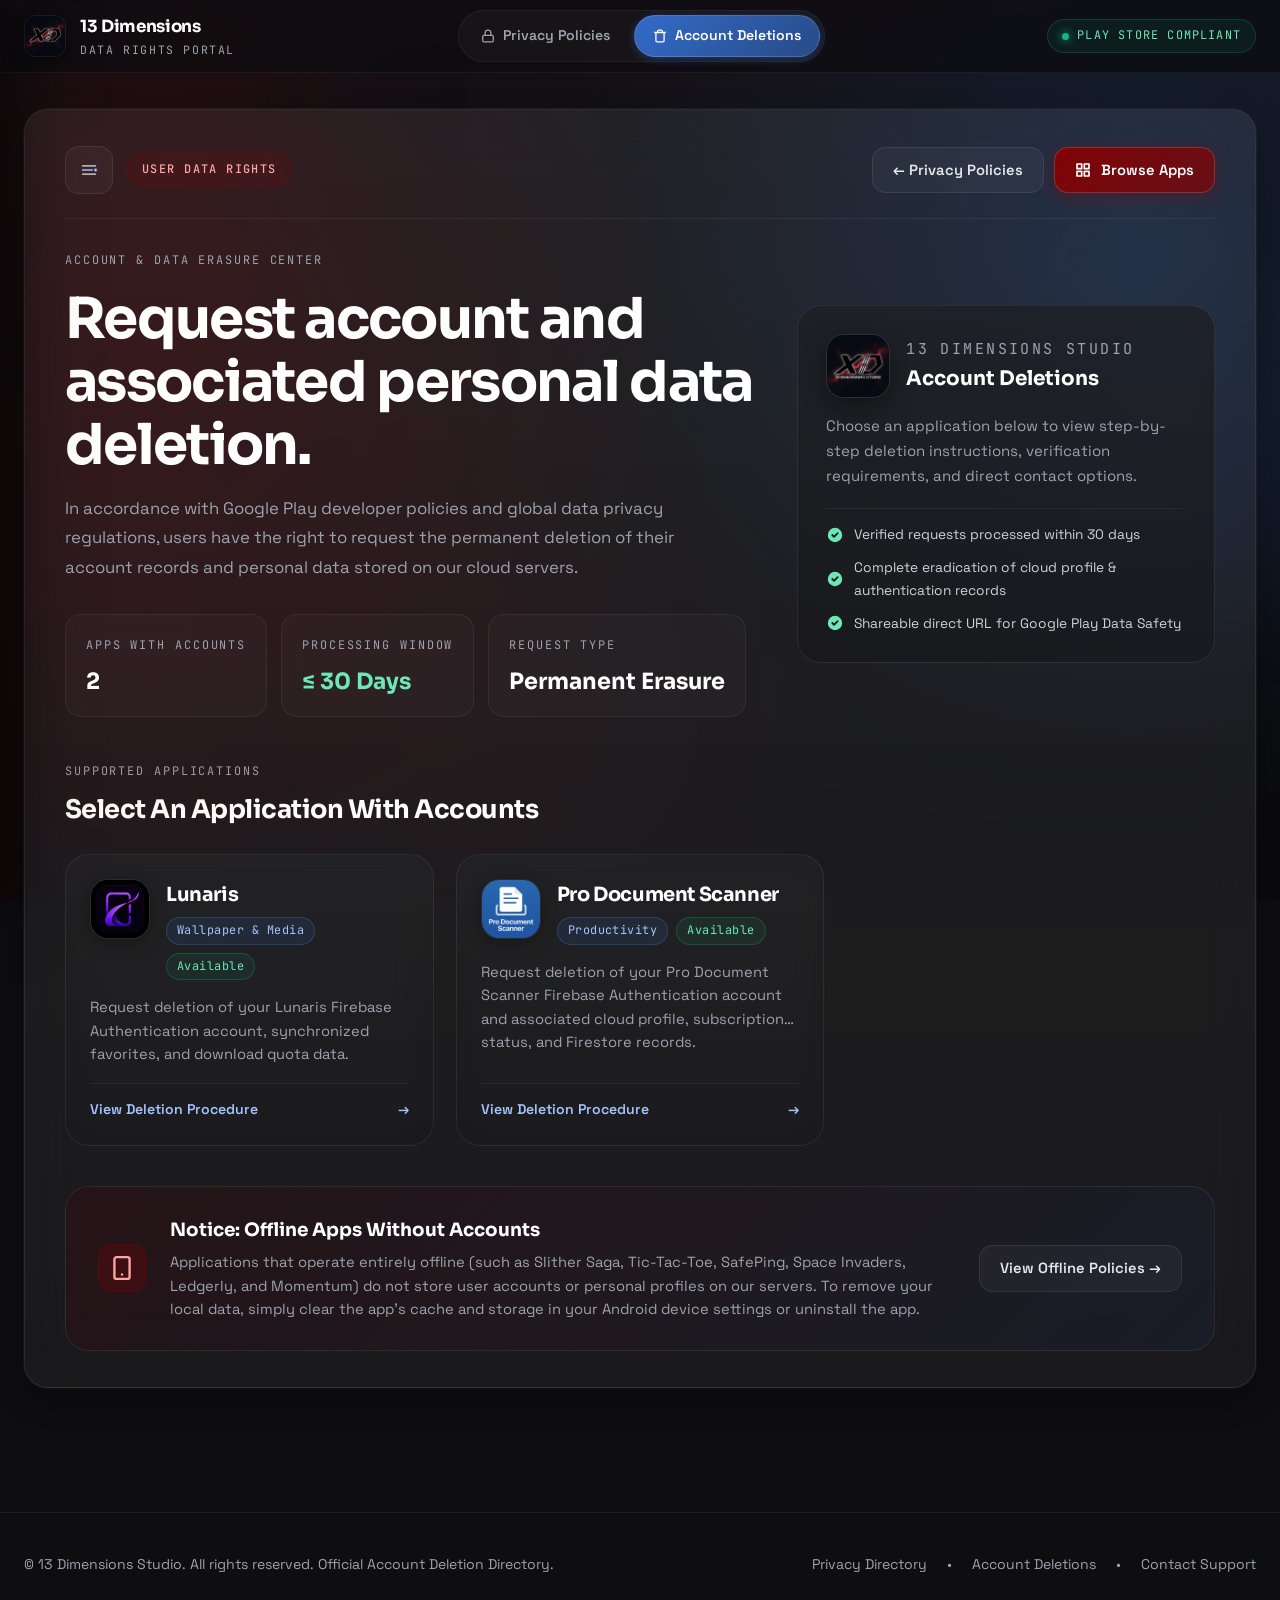
==== commit e9e285ff: "Update UI to premium and professional look with modern layout and structuring" ====
--- a/account-deletions/index.html
+++ b/account-deletions/index.html
@@ -7,113 +7,19 @@
     <title>Account Deletion Directory | 13 Dimensions Studio</title>
     <meta
         name="description"
-        content="Official account and data deletion request directory for applications published by 13 Dimensions Studio."
+        content="Official account and data deletion request directory for applications published by 13 Dimensions Studio. Google Play policy compliant deletion procedures."
     >
     <link rel="icon" type="image/jpeg" href="../assets/images/logo_header.jpg">
     <link rel="preconnect" href="https://fonts.googleapis.com">
     <link rel="preconnect" href="https://fonts.gstatic.com" crossorigin>
     <link
-        href="https://fonts.googleapis.com/css2?family=JetBrains+Mono:wght@500;700&family=Sora:wght@400;600;700;800&family=Space+Grotesk:wght@400;500;700&display=swap"
+        href="https://fonts.googleapis.com/css2?family=JetBrains+Mono:wght@400;500;600;700&family=Sora:wght@400;500;600;700;800&family=Space+Grotesk:wght@400;500;600;700&display=swap"
         rel="stylesheet"
     >
     <link rel="stylesheet" href="../assets/css/styles.css">
-    <style>
-        .section-header-badge {
-            display: inline-flex;
-            align-items: center;
-            gap: 8px;
-            padding: 6px 14px;
-            border-radius: 999px;
-            background: rgba(239, 68, 68, 0.12);
-            border: 1px solid rgba(239, 68, 68, 0.28);
-            color: #FCA5A5;
-            font-family: var(--font-tech);
-            font-size: 0.74rem;
-            letter-spacing: 0.14em;
-            text-transform: uppercase;
-        }
-
-        .apps-cards-grid {
-            display: grid;
-            grid-template-columns: repeat(auto-fill, minmax(320px, 1fr));
-            gap: 20px;
-            margin-top: 24px;
-        }
-
-        .app-deletion-card {
-            padding: 24px;
-            cursor: pointer;
-            transition: transform 180ms ease, border-color 180ms ease, box-shadow 180ms ease;
-            display: flex;
-            flex-direction: column;
-            gap: 16px;
-        }
-
-        .app-deletion-card:hover {
-            transform: translateY(-3px);
-            border-color: rgba(var(--tech-rgb), 0.45);
-            box-shadow: 0 16px 36px rgba(0, 0, 0, 0.35);
-        }
-
-        .card-top {
-            display: flex;
-            align-items: center;
-            gap: 16px;
-        }
-
-        .card-logo {
-            width: 58px;
-            height: 58px;
-            border-radius: 18px;
-            object-fit: cover;
-            border: 1px solid rgba(255, 255, 255, 0.1);
-            background: rgba(0, 0, 0, 0.3);
-            flex-shrink: 0;
-        }
-
-        .card-info h3 {
-            margin: 0 0 4px;
-            font-family: var(--font-display);
-            font-size: 1.22rem;
-            letter-spacing: -0.02em;
-        }
-
-        .card-info p {
-            margin: 0;
-            color: var(--secondary-text);
-            font-family: var(--font-tech);
-            font-size: 0.75rem;
-            letter-spacing: 0.12em;
-            text-transform: uppercase;
-        }
-
-        .card-excerpt {
-            color: var(--secondary-text);
-            font-size: 0.92rem;
-            line-height: 1.6;
-            margin: 0;
-            flex-grow: 1;
-        }
-
-        .card-action {
-            display: flex;
-            align-items: center;
-            justify-content: space-between;
-            padding-top: 14px;
-            border-top: 1px solid rgba(255, 255, 255, 0.06);
-            color: rgb(163, 197, 255);
-            font-size: 0.9rem;
-            font-weight: 600;
-        }
-
-        .quick-instructions {
-            margin-top: 24px;
-            padding: 24px 28px;
-            border-radius: var(--radius-lg);
-        }
-    </style>
 </head>
 <body>
+    <!-- Atmospheric Background Animation -->
     <div class="page-background" aria-hidden="true">
         <div class="grid-wash"></div>
         <div class="orb orb-one" data-parallax-layer="0.22"></div>
@@ -121,160 +27,278 @@
         <div class="orb orb-three" data-parallax-layer="0.08"></div>
     </div>
 
+    <!-- Global Sticky Top Navigation -->
+    <header class="site-header">
+        <div class="site-header-inner">
+            <a href="../index.html" class="brand-link" aria-label="13 Dimensions Studio Home">
+                <div class="brand-avatar">
+                    <img src="../assets/images/logo_header.jpg" alt="13 Dimensions Studio Logo">
+                </div>
+                <div class="brand-text">
+                    <span class="brand-title">13 Dimensions</span>
+                    <span class="brand-subtitle">Data Rights Portal</span>
+                </div>
+            </a>
+
+            <nav class="header-nav" aria-label="Primary navigation">
+                <a href="../index.html" class="nav-pill">
+                    <svg width="14" height="14" viewBox="0 0 24 24" fill="none" stroke="currentColor" stroke-width="2.2" stroke-linecap="round" stroke-linejoin="round" aria-hidden="true"><rect x="3" y="11" width="18" height="11" rx="2" ry="2"></rect><path d="M7 11V7a5 5 0 0 1 10 0v4"></path></svg>
+                    Privacy Policies
+                </a>
+                <a href="index.html" class="nav-pill is-active-tech">
+                    <svg width="14" height="14" viewBox="0 0 24 24" fill="none" stroke="currentColor" stroke-width="2.2" stroke-linecap="round" stroke-linejoin="round" aria-hidden="true"><path d="M3 6h18"></path><path d="M19 6v14c0 1-1 2-2 2H7c-1 0-2-1-2-2V6"></path><path d="M8 6V4c0-1 1-2 2-2h4c1 0 2 1 2 2v2"></path></svg>
+                    Account Deletions
+                </a>
+            </nav>
+
+            <div class="header-actions">
+                <div class="live-badge" title="Compliant with Google Play Account Deletion Policy">
+                    <span class="pulse-dot"></span>
+                    Play Store Compliant
+                </div>
+            </div>
+        </div>
+    </header>
+
+    <!-- Slide-out Sidebar Drawer -->
     <aside class="sidebar" id="sidebar" aria-hidden="true">
         <div class="sidebar-header">
-            <span class="section-header-badge">Data Requests</span>
+            <span class="section-badge section-badge-accent">Data Rights</span>
             <h2>Account Deletion</h2>
-            <p>Select an application to view its account & data deletion procedure.</p>
+            <p>Select an app to view its verified account & data deletion procedure.</p>
         </div>
 
         <nav class="sidebar-nav" aria-label="Account deletion applications">
-            <div class="sidebar-section-title">Applications</div>
+            <div class="sidebar-section-title">Applications with Accounts</div>
             <div class="policy-list" id="deletionList"></div>
         </nav>
 
         <div class="sidebar-footer glass-chip">
             <span class="footer-label">Navigation</span>
-            <p style="margin: 6px 0 0;"><a href="../index.html" style="color: rgb(163, 197, 255); font-weight: 600; text-decoration: none;">&larr; Privacy Policy Directory</a></p>
+            <p style="margin: 6px 0 0; font-size: 0.88rem;">Looking for application privacy policies?</p>
+            <p style="margin-top: 8px;">
+                <a href="../index.html" style="font-weight: 600; display: inline-flex; align-items: center; gap: 6px;">
+                    &larr; Privacy Policy Directory
+                </a>
+            </p>
         </div>
     </aside>
 
     <button class="sidebar-scrim" id="sidebarScrim" type="button" aria-label="Close sidebar"></button>
 
+    <!-- Main Content Container -->
     <main class="page-shell">
         <!-- Dashboard Home View -->
         <section class="hero glass-panel dashboard-hero" id="dashboardHero">
             <div class="hero-topbar">
-                <button class="menu-toggle" id="dashboardMenuToggle" type="button" aria-label="Open sidebar">
-                    <svg class="menu-icon" viewBox="0 0 64 64" aria-hidden="true">
-                        <rect class="menu-icon-frame" x="7" y="7" width="50" height="50" rx="18"></rect>
-                        <path class="menu-icon-line" d="M18 22H46"></path>
-                        <path class="menu-icon-line menu-icon-line-short" d="M18 32H39"></path>
-                        <path class="menu-icon-line" d="M18 42H46"></path>
-                        <circle class="menu-icon-dot" cx="45" cy="32" r="3.2"></circle>
-                    </svg>
-                </button>
-
-                <div style="display: flex; gap: 10px; flex-wrap: wrap;">
-                    <a class="ghost-button" href="../index.html" style="text-decoration: none;">&larr; Privacy Policies</a>
-                    <button class="ghost-button" id="openDeletionsButton" type="button">Browse Apps</button>
+                <div class="hero-top-left">
+                    <button class="menu-toggle" id="dashboardMenuToggle" type="button" aria-label="Open sidebar menu">
+                        <svg class="menu-icon" viewBox="0 0 64 64" aria-hidden="true">
+                            <rect class="menu-icon-frame" x="7" y="7" width="50" height="50" rx="18"></rect>
+                            <path class="menu-icon-line" d="M16 22H48"></path>
+                            <path class="menu-icon-line menu-icon-line-short" d="M16 32H40"></path>
+                            <path class="menu-icon-line" d="M16 42H48"></path>
+                            <circle class="menu-icon-dot" cx="48" cy="32" r="3.4"></circle>
+                        </svg>
+                    </button>
+                    <span class="section-badge section-badge-accent">User Data Rights</span>
+                </div>
+
+                <div class="hero-actions">
+                    <a class="ghost-button" href="../index.html">&larr; Privacy Policies</a>
+                    <button class="primary-button" id="openDeletionsButton" type="button">
+                        <svg width="16" height="16" viewBox="0 0 24 24" fill="none" stroke="currentColor" stroke-width="2.5" stroke-linecap="round" stroke-linejoin="round" aria-hidden="true"><rect x="3" y="3" width="7" height="7"></rect><rect x="14" y="3" width="7" height="7"></rect><rect x="14" y="14" width="7" height="7"></rect><rect x="3" y="14" width="7" height="7"></rect></svg>
+                        Browse Apps
+                    </button>
                 </div>
             </div>
 
+            <!-- Hero Two Column Presentation -->
             <div class="hero-layout">
                 <div class="hero-copy">
-                    <span class="section-header-badge" style="margin-bottom: 14px;">User Data Rights</span>
-                    <h1>Account & Data Deletion Portal</h1>
+                    <p class="section-label">Account & Data Erasure Center</p>
+                    <h1>Request account and associated personal data deletion.</h1>
                     <p class="hero-text">
-                        In accordance with Google Play policies and global privacy standards, you can submit
-                        a verified request to delete your account and associated personal data for any of our applications.
+                        In accordance with Google Play developer policies and global data privacy regulations, 
+                        users have the right to request the permanent deletion of their account records and personal data 
+                        stored on our cloud servers.
                     </p>
 
                     <div class="hero-metrics">
-                        <div class="metric glass-chip">
+                        <div class="metric">
                             <span class="metric-label">Apps with Accounts</span>
                             <strong id="metricTotalApps">0</strong>
                         </div>
-                        <div class="metric glass-chip">
-                            <span class="metric-label">Processing Time</span>
-                            <strong>&le; 30 Days</strong>
-                        </div>
-                    </div>
-                </div>
-
-                <div class="hero-brand glass-panel">
-                    <div class="logo-frame">
-                        <img id="dashboardLogo" src="../assets/images/logo.jpg" alt="13 Dimensions Studio logo">
-                    </div>
-                    <p class="spotlight-label">13 Dimensions Studio</p>
-                    <h2>Account Deletion Requests</h2>
+                        <div class="metric">
+                            <span class="metric-label">Processing Window</span>
+                            <strong style="color: #6EE7B7;">&le; 30 Days</strong>
+                        </div>
+                        <div class="metric">
+                            <span class="metric-label">Request Type</span>
+                            <strong>Permanent Erasure</strong>
+                        </div>
+                    </div>
+                </div>
+
+                <div class="hero-brand">
+                    <div class="brand-card-header">
+                        <div class="logo-frame">
+                            <img id="dashboardLogo" src="../assets/images/logo.jpg" alt="13 Dimensions Studio logo">
+                        </div>
+                        <div class="brand-card-meta">
+                            <p class="spotlight-label">13 Dimensions Studio</p>
+                            <h3>Account Deletions</h3>
+                        </div>
+                    </div>
                     <p>
-                        Choose an application below or use the sidebar menu to open its dedicated deletion procedure with shareable direct URL.
+                        Choose an application below to view step-by-step deletion instructions, 
+                        verification requirements, and direct contact options.
                     </p>
+                    <div class="brand-trust-list">
+                        <div class="trust-item">
+                            <svg class="trust-icon" viewBox="0 0 20 20" fill="currentColor" aria-hidden="true"><path fill-rule="evenodd" d="M10 18a8 8 0 100-16 8 8 0 000 16zm3.707-9.293a1 1 0 00-1.414-1.414L9 10.586 7.707 9.293a1 1 0 00-1.414 1.414l2 2a1 1 0 001.414 0l4-4z" clip-rule="evenodd"/></svg>
+                            <span>Verified requests processed within 30 days</span>
+                        </div>
+                        <div class="trust-item">
+                            <svg class="trust-icon" viewBox="0 0 20 20" fill="currentColor" aria-hidden="true"><path fill-rule="evenodd" d="M10 18a8 8 0 100-16 8 8 0 000 16zm3.707-9.293a1 1 0 00-1.414-1.414L9 10.586 7.707 9.293a1 1 0 00-1.414 1.414l2 2a1 1 0 001.414 0l4-4z" clip-rule="evenodd"/></svg>
+                            <span>Complete eradication of cloud profile & authentication records</span>
+                        </div>
+                        <div class="trust-item">
+                            <svg class="trust-icon" viewBox="0 0 20 20" fill="currentColor" aria-hidden="true"><path fill-rule="evenodd" d="M10 18a8 8 0 100-16 8 8 0 000 16zm3.707-9.293a1 1 0 00-1.414-1.414L9 10.586 7.707 9.293a1 1 0 00-1.414 1.414l2 2a1 1 0 001.414 0l4-4z" clip-rule="evenodd"/></svg>
+                            <span>Shareable direct URL for Google Play Data Safety</span>
+                        </div>
+                    </div>
                 </div>
             </div>
 
             <!-- Apps Cards Grid on Dashboard -->
-            <div style="margin-top: 36px;">
-                <p class="section-label">Select An Application</p>
+            <div class="catalog-section">
+                <div class="catalog-header">
+                    <div class="catalog-title-group">
+                        <span class="section-label">Supported Applications</span>
+                        <h2>Select An Application With Accounts</h2>
+                    </div>
+                </div>
+
                 <div class="apps-cards-grid" id="appsCardsGrid"></div>
             </div>
 
-            <!-- General Information Note -->
-            <div class="quick-instructions glass-panel">
-                <p class="section-label" style="margin-bottom: 8px;">General Policy</p>
-                <h3 style="margin: 0 0 10px; font-family: var(--font-display); font-size: 1.18rem;">Apps Without Accounts</h3>
-                <p style="color: var(--secondary-text); line-height: 1.7; margin: 0;">
-                    Applications that operate entirely offline (such as Slither Saga, Tic-Tac-Toe, SafePing, Space Invaders, Ledgerly, and Momentum) do not store account records on our servers. To remove your data for these apps, simply clear the app's storage in your Android device settings or uninstall the application.
-                </p>
+            <!-- Apps Without Accounts Information Banner -->
+            <div class="compliance-banner" style="margin-top: 40px;">
+                <div class="compliance-badge-icon">
+                    <svg width="26" height="26" viewBox="0 0 24 24" fill="none" stroke="currentColor" stroke-width="2.2" stroke-linecap="round" stroke-linejoin="round" aria-hidden="true"><rect x="5" y="2" width="14" height="20" rx="2" ry="2"></rect><line x1="12" y1="18" x2="12.01" y2="18"></line></svg>
+                </div>
+                <div class="compliance-content">
+                    <h3>Notice: Offline Apps Without Accounts</h3>
+                    <p>
+                        Applications that operate entirely offline (such as Slither Saga, Tic-Tac-Toe, SafePing, Space Invaders, Ledgerly, and Momentum) 
+                        do not store user accounts or personal profiles on our servers. To remove your local data, simply clear the app's cache and storage in your Android device settings or uninstall the app.
+                    </p>
+                </div>
+                <a class="ghost-button" href="../index.html">View Offline Policies &rarr;</a>
             </div>
         </section>
 
         <!-- Dedicated Application Deletion View -->
         <section class="policy-view" id="deletionView" hidden>
             <section class="policy-hero glass-panel">
+                <!-- Breadcrumbs -->
+                <div class="policy-breadcrumbs">
+                    <a href="javascript:void(0)" onclick="document.getElementById('backHomeButton').click();">Portal</a>
+                    <span class="breadcrumb-sep">/</span>
+                    <span>Account Deletions</span>
+                    <span class="breadcrumb-sep">/</span>
+                    <span class="breadcrumb-current" id="currentDeletionBreadcrumb">Application</span>
+                </div>
+
                 <div class="hero-topbar">
-                    <button class="menu-toggle" id="deletionMenuToggle" type="button" aria-label="Open sidebar">
-                        <svg class="menu-icon" viewBox="0 0 64 64" aria-hidden="true">
-                            <rect class="menu-icon-frame" x="7" y="7" width="50" height="50" rx="18"></rect>
-                            <path class="menu-icon-line" d="M18 22H46"></path>
-                            <path class="menu-icon-line menu-icon-line-short" d="M18 32H39"></path>
-                            <path class="menu-icon-line" d="M18 42H46"></path>
-                            <circle class="menu-icon-dot" cx="45" cy="32" r="3.2"></circle>
-                        </svg>
-                    </button>
+                    <div class="hero-top-left">
+                        <button class="menu-toggle" id="deletionMenuToggle" type="button" aria-label="Open sidebar menu">
+                            <svg class="menu-icon" viewBox="0 0 64 64" aria-hidden="true">
+                                <rect class="menu-icon-frame" x="7" y="7" width="50" height="50" rx="18"></rect>
+                                <path class="menu-icon-line" d="M16 22H48"></path>
+                                <path class="menu-icon-line menu-icon-line-short" d="M16 32H40"></path>
+                                <path class="menu-icon-line" d="M16 42H48"></path>
+                                <circle class="menu-icon-dot" cx="48" cy="32" r="3.4"></circle>
+                            </svg>
+                        </button>
+                        <span class="section-badge section-badge-accent">Account Deletion</span>
+                    </div>
 
                     <div class="policy-top-actions">
-                        <button class="ghost-button" id="backHomeButton" type="button">&larr; All Apps</button>
-                        <a class="ghost-button" id="viewPolicyLink" href="../index.html" style="text-decoration: none;">View Privacy Policy</a>
-                        <button class="ghost-button" id="copyLinkButton" type="button">Copy Deletion Link</button>
+                        <button class="ghost-button" id="backHomeButton" type="button">
+                            &larr; All Applications
+                        </button>
+                        <a class="ghost-button" id="viewPolicyLink" href="../index.html">
+                            View Privacy Policy
+                        </a>
+                        <button class="primary-button" id="copyLinkButton" type="button">
+                            <svg width="15" height="15" viewBox="0 0 24 24" fill="none" stroke="currentColor" stroke-width="2.3" stroke-linecap="round" stroke-linejoin="round" aria-hidden="true"><rect x="9" y="9" width="13" height="13" rx="2" ry="2"></rect><path d="M5 15H4a2 2 0 0 1-2-2V4a2 2 0 0 1 2-2h9a2 2 0 0 1 2 2v1"></path></svg>
+                            Copy Deletion Link
+                        </button>
                     </div>
                 </div>
 
                 <div class="hero-layout">
                     <div class="hero-copy">
-                        <span class="section-header-badge" style="margin-bottom: 14px;">Account Deletion</span>
+                        <p class="section-label">Account & Data Erasure</p>
                         <h1 id="deletionHeading">Select an application</h1>
                         <p class="hero-text" id="deletionSummary">
-                            Select an application from the menu to display its account deletion instructions.
+                            Select an application to display its official account deletion instructions.
                         </p>
 
                         <div class="hero-metrics">
-                            <div class="metric glass-chip">
-                                <span class="metric-label">Effective</span>
+                            <div class="metric">
+                                <span class="metric-label">Effective Date</span>
                                 <strong id="deletionDate">No date</strong>
                             </div>
-                            <div class="metric glass-chip">
+                            <div class="metric">
                                 <span class="metric-label">Status</span>
-                                <strong id="deletionStatus">Active</strong>
+                                <strong id="deletionStatus" style="color: #6EE7B7;">Active</strong>
                             </div>
-                            <div class="metric glass-chip">
+                            <div class="metric">
                                 <span class="metric-label">Platform</span>
                                 <strong id="deletionPlatform">Android</strong>
                             </div>
                         </div>
                     </div>
 
-                    <div class="hero-brand glass-panel">
-                        <div class="logo-frame">
-                            <img id="deletionLogo" src="../assets/images/logo.jpg" alt="Selected application logo">
-                        </div>
-                        <p class="spotlight-label">Selected Application</p>
-                        <h2 id="deletionLogoTitle">No application selected</h2>
+                    <div class="hero-brand">
+                        <div class="brand-card-header">
+                            <div class="logo-frame">
+                                <img id="deletionLogo" src="../assets/images/logo.jpg" alt="Selected application logo">
+                            </div>
+                            <div class="brand-card-meta">
+                                <p class="spotlight-label">Target Application</p>
+                                <h3 id="deletionLogoTitle">Application Name</h3>
+                            </div>
+                        </div>
                         <p id="deletionLinkCaption">
-                            The direct deletion link is ready below.
+                            This direct deletion procedure URL meets Google Play store requirements.
                         </p>
                     </div>
                 </div>
 
-                <div class="link-preview" id="deletionLink">Awaiting selection...</div>
+                <!-- Direct Link Bar -->
+                <div class="link-preview-box">
+                    <div style="display: flex; align-items: center; gap: 8px;">
+                        <svg width="16" height="16" viewBox="0 0 24 24" fill="none" stroke="rgb(163, 197, 255)" stroke-width="2.2" stroke-linecap="round" stroke-linejoin="round" aria-hidden="true"><path d="M10 13a5 5 0 0 0 7.54.54l3-3a5 5 0 0 0-7.07-7.07l-1.72 1.71"></path><path d="M14 11a5 5 0 0 0-7.54-.54l-3 3a5 5 0 0 0 7.07 7.07l1.71-1.71"></path></svg>
+                        <span class="metric-label" style="color: rgb(163, 197, 255);">Direct URL:</span>
+                    </div>
+                    <div class="link-preview-text" id="deletionLink">Awaiting selection...</div>
+                </div>
             </section>
 
+            <!-- Deletion Instructions Panel -->
             <section class="policy-panel glass-panel">
                 <div class="policy-toolbar">
                     <div>
-                        <p class="section-label">Deletion Procedure</p>
+                        <p class="section-label">Official Procedure</p>
                         <h2 id="deletionTitle">Instructions & Details</h2>
+                    </div>
+                    <div class="live-badge">
+                        <span class="pulse-dot"></span>
+                        Verified Procedure
                     </div>
                 </div>
 
@@ -288,6 +312,22 @@
             </section>
         </section>
     </main>
+
+    <!-- Site Footer -->
+    <footer class="site-footer">
+        <div class="footer-inner">
+            <div>
+                &copy; 13 Dimensions Studio. All rights reserved. Official Account Deletion Directory.
+            </div>
+            <div class="footer-links">
+                <a href="../index.html">Privacy Directory</a>
+                <span>&bull;</span>
+                <a href="index.html">Account Deletions</a>
+                <span>&bull;</span>
+                <a href="mailto:13dimensions.studio@gmail.com">Contact Support</a>
+            </div>
+        </div>
+    </footer>
 
     <script src="../data/account-deletions.js"></script>
     <script>
@@ -327,7 +367,9 @@
 
             renderSidebar();
             renderDashboardCards();
-            els.metricTotalApps.textContent = String(state.apps.length);
+            if (els.metricTotalApps) {
+                els.metricTotalApps.textContent = String(state.apps.length);
+            }
             initializeParallax();
 
             const requestedId = getRequestedAppId();
@@ -364,9 +406,11 @@
                 "deletionLinkCaption",
                 "deletionLink",
                 "deletionTitle",
-                "deletionContent"
+                "deletionContent",
+                "currentDeletionBreadcrumb"
             ].forEach((id) => {
-                els[id] = document.getElementById(id);
+                const el = document.getElementById(id);
+                if (el) els[id] = el;
             });
         }
 
@@ -375,9 +419,15 @@
                 if (button) button.addEventListener("click", () => setSidebarOpen(true));
             });
 
-            els.sidebarScrim.addEventListener("click", () => setSidebarOpen(false));
-            els.backHomeButton.addEventListener("click", goHome);
-            els.copyLinkButton.addEventListener("click", copySelectedLink);
+            if (els.sidebarScrim) {
+                els.sidebarScrim.addEventListener("click", () => setSidebarOpen(false));
+            }
+            if (els.backHomeButton) {
+                els.backHomeButton.addEventListener("click", goHome);
+            }
+            if (els.copyLinkButton) {
+                els.copyLinkButton.addEventListener("click", copySelectedLink);
+            }
 
             document.addEventListener("keydown", (event) => {
                 if (event.key === "Escape") setSidebarOpen(false);
@@ -385,17 +435,23 @@
         }
 
         function renderSidebar() {
+            if (!els.deletionList) return;
             els.deletionList.innerHTML = "";
             state.apps.forEach((app) => {
                 const button = document.createElement("button");
                 button.type = "button";
                 button.className = `policy-item${app.id === state.selectedId ? " is-active" : ""}`;
+                const logoSrc = app.logo ? `../${app.logo}` : DEFAULT_LOGO;
                 button.innerHTML = `
-                    <div class="policy-item-head">
+                    <img src="${escapeHtml(logoSrc)}" alt="${escapeHtml(app.name)} icon" class="policy-item-icon" onerror="this.src='${DEFAULT_LOGO}'">
+                    <div class="policy-item-info">
                         <span class="policy-item-name">${escapeHtml(app.name)}</span>
-                        <span class="mini-chip">${escapeHtml(app.status || "Available")}</span>
-                    </div>
-                    <p>${escapeHtml(app.excerpt || "")}</p>
+                        <div class="policy-item-meta">
+                            <span>${escapeHtml(app.category || "App")}</span>
+                            <span>&bull;</span>
+                            <span style="color: #6EE7B7;">${escapeHtml(app.status || "Available")}</span>
+                        </div>
+                    </div>
                 `;
 
                 button.addEventListener("click", async () => {
@@ -408,23 +464,27 @@
         }
 
         function renderDashboardCards() {
+            if (!els.appsCardsGrid) return;
             els.appsCardsGrid.innerHTML = "";
             state.apps.forEach((app) => {
                 const card = document.createElement("div");
-                card.className = "app-deletion-card glass-panel";
+                card.className = "app-card";
                 const logoSrc = app.logo ? `../${app.logo}` : DEFAULT_LOGO;
                 card.innerHTML = `
-                    <div class="card-top">
-                        <img src="${escapeHtml(logoSrc)}" alt="${escapeHtml(app.name)} logo" class="card-logo">
-                        <div class="card-info">
-                            <h3>${escapeHtml(app.name)}</h3>
-                            <p>${escapeHtml(app.category || "Android App")}</p>
-                        </div>
-                    </div>
-                    <p class="card-excerpt">${escapeHtml(app.excerpt || "")}</p>
-                    <div class="card-action">
+                    <div class="app-card-head">
+                        <img src="${escapeHtml(logoSrc)}" alt="${escapeHtml(app.name)} icon" class="app-card-icon" onerror="this.src='${DEFAULT_LOGO}'">
+                        <div class="app-card-title-group">
+                            <h3 class="app-card-title">${escapeHtml(app.name)}</h3>
+                            <div class="app-card-tags">
+                                <span class="mini-chip mini-chip-tech">${escapeHtml(app.category || "Android App")}</span>
+                                <span class="mini-chip mini-chip-status">${escapeHtml(app.status || "Available")}</span>
+                            </div>
+                        </div>
+                    </div>
+                    <p class="app-card-excerpt">${escapeHtml(app.excerpt || "View official account and data deletion instructions.")}</p>
+                    <div class="app-card-action">
                         <span>View Deletion Procedure</span>
-                        <span>&rarr;</span>
+                        <span class="app-card-arrow">&rarr;</span>
                     </div>
                 `;
 
@@ -462,34 +522,39 @@
             renderSidebar();
             showDashboard();
             clearAppUrl();
+            window.scrollTo({ top: 0, behavior: "smooth" });
         }
 
         function showDashboard() {
-            els.dashboardHero.hidden = false;
-            els.deletionView.hidden = true;
+            if (els.dashboardHero) els.dashboardHero.hidden = false;
+            if (els.deletionView) els.deletionView.hidden = true;
             document.title = DEFAULT_TITLE;
         }
 
         function showDeletionView() {
-            els.dashboardHero.hidden = true;
-            els.deletionView.hidden = false;
+            if (els.dashboardHero) els.dashboardHero.hidden = true;
+            if (els.deletionView) els.deletionView.hidden = false;
         }
 
         function updateMeta(app) {
             const formattedDate = formatDate(app.effectiveDate);
             const logoSrc = app.logo ? `../${app.logo}` : DEFAULT_LOGO;
 
-            els.deletionHeading.textContent = `${app.name} Account Deletion`;
-            els.deletionSummary.textContent = app.excerpt || "";
-            els.deletionDate.textContent = formattedDate;
-            els.deletionStatus.textContent = app.status || "Available";
-            els.deletionPlatform.textContent = app.platform || "Android";
-            els.deletionTitle.textContent = `${app.name} Deletion Instructions`;
-            els.deletionLink.textContent = buildSelectedLink(app.id);
-            els.deletionLogo.src = logoSrc;
-            els.deletionLogo.alt = `${app.name} logo`;
-            els.deletionLogoTitle.textContent = app.name;
-            els.deletionLinkCaption.textContent = `Direct deletion link ready for ${app.name}.`;
+            if (els.deletionHeading) els.deletionHeading.textContent = `${app.name} Account Deletion`;
+            if (els.deletionSummary) els.deletionSummary.textContent = app.excerpt || "";
+            if (els.deletionDate) els.deletionDate.textContent = formattedDate;
+            if (els.deletionStatus) els.deletionStatus.textContent = app.status || "Available";
+            if (els.deletionPlatform) els.deletionPlatform.textContent = app.platform || "Android";
+            if (els.deletionTitle) els.deletionTitle.textContent = `${app.name} Deletion Instructions`;
+            if (els.deletionLink) els.deletionLink.textContent = buildSelectedLink(app.id);
+            if (els.deletionLogo) {
+                els.deletionLogo.src = logoSrc;
+                els.deletionLogo.alt = `${app.name} logo`;
+                els.deletionLogo.onerror = function() { this.src = DEFAULT_LOGO; };
+            }
+            if (els.deletionLogoTitle) els.deletionLogoTitle.textContent = app.name;
+            if (els.deletionLinkCaption) els.deletionLinkCaption.textContent = `Direct verified deletion link for ${app.name}.`;
+            if (els.currentDeletionBreadcrumb) els.currentDeletionBreadcrumb.textContent = app.name;
 
             if (els.viewPolicyLink) {
                 els.viewPolicyLink.href = `../index.html?app=${encodeURIComponent(app.id)}#${encodeURIComponent(app.id)}`;
@@ -497,6 +562,7 @@
         }
 
         function renderLoadingState() {
+            if (!els.deletionContent) return;
             els.deletionContent.innerHTML = `
                 <div class="empty-state">
                     <p class="empty-kicker">Loading</p>
@@ -507,6 +573,7 @@
         }
 
         function renderErrorState(message) {
+            if (!els.deletionContent) return;
             els.deletionContent.innerHTML = `
                 <div class="empty-state">
                     <p class="empty-kicker">Load Error</p>
@@ -517,9 +584,13 @@
         }
 
         function setSidebarOpen(open) {
-            els.sidebar.classList.toggle("is-open", open);
-            els.sidebarScrim.classList.toggle("is-visible", open);
-            els.sidebar.setAttribute("aria-hidden", String(!open));
+            if (els.sidebar) {
+                els.sidebar.classList.toggle("is-open", open);
+                els.sidebar.setAttribute("aria-hidden", String(!open));
+            }
+            if (els.sidebarScrim) {
+                els.sidebarScrim.classList.toggle("is-visible", open);
+            }
         }
 
         function getRequestedAppId() {
@@ -560,10 +631,13 @@
 
             try {
                 await navigator.clipboard.writeText(buildSelectedLink());
-                els.copyLinkButton.textContent = "Link Copied!";
-                setTimeout(() => {
-                    els.copyLinkButton.textContent = "Copy Deletion Link";
-                }, 1400);
+                if (els.copyLinkButton) {
+                    const originalText = els.copyLinkButton.innerHTML;
+                    els.copyLinkButton.innerHTML = "✓ Link Copied!";
+                    setTimeout(() => {
+                        els.copyLinkButton.innerHTML = originalText;
+                    }, 1800);
+                }
             } catch (error) {
                 console.error(error);
             }
@@ -587,7 +661,7 @@
                     rafId = window.requestAnimationFrame(() => {
                         layers.forEach((layer) => {
                             const depth = Number(layer.dataset.parallaxLayer || 0);
-                            layer.style.transform = `translate3d(${targetX * 80 * depth}px, ${targetY * 80 * depth}px, 0)`;
+                            layer.style.transform = `translate3d(${targetX * 60 * depth}px, ${targetY * 60 * depth}px, 0)`;
                         });
                         rafId = 0;
                     });
@@ -601,6 +675,7 @@
             let paragraph = [];
             let unordered = [];
             let ordered = [];
+            let blockquote = [];
 
             const flushParagraph = () => {
                 if (!paragraph.length) return;
@@ -620,6 +695,12 @@
                 ordered = [];
             };
 
+            const flushBlockquote = () => {
+                if (!blockquote.length) return;
+                html.push(`<blockquote>${parseInline(blockquote.join(" "))}</blockquote>`);
+                blockquote = [];
+            };
+
             lines.forEach((rawLine) => {
                 const line = rawLine.trim();
 
@@ -627,39 +708,58 @@
                     flushParagraph();
                     flushUnordered();
                     flushOrdered();
+                    flushBlockquote();
                     return;
                 }
 
-                if (line.startsWith("> ")) {
+                // Horizontal rule
+                if (/^---+$/.test(line) || /^\*\*\*+$/.test(line)) {
                     flushParagraph();
                     flushUnordered();
                     flushOrdered();
-                    html.push(`<blockquote style="border-left: 3px solid rgba(59,130,246,0.5); padding: 8px 16px; margin: 16px 0; background: rgba(59,130,246,0.06); border-radius: 8px;"><p style="margin: 0; color: rgb(163,197,255); font-weight: 600;">${parseInline(line.substring(2))}</p></blockquote>`);
+                    flushBlockquote();
+                    html.push(`<hr style="border: none; border-top: 1px solid rgba(255,255,255,0.08); margin: 32px 0;">`);
                     return;
                 }
 
+                // Headings
                 const headingMatch = line.match(/^(#{1,6})\s+(.*)$/);
                 if (headingMatch) {
                     flushParagraph();
                     flushUnordered();
                     flushOrdered();
+                    flushBlockquote();
                     const level = Math.min(headingMatch[1].length, 6);
                     html.push(`<h${level}>${parseInline(headingMatch[2])}</h${level}>`);
                     return;
                 }
 
+                // Blockquotes
+                const quoteMatch = line.match(/^>\s*(.*)$/);
+                if (quoteMatch) {
+                    flushParagraph();
+                    flushUnordered();
+                    flushOrdered();
+                    blockquote.push(quoteMatch[1]);
+                    return;
+                }
+
+                // Unordered list
                 const unorderedMatch = line.match(/^-\s+(.*)$/);
                 if (unorderedMatch) {
                     flushParagraph();
                     flushOrdered();
+                    flushBlockquote();
                     unordered.push(unorderedMatch[1]);
                     return;
                 }
 
+                // Ordered list
                 const orderedMatch = line.match(/^\d+\.\s+(.*)$/);
                 if (orderedMatch) {
                     flushParagraph();
                     flushUnordered();
+                    flushBlockquote();
                     ordered.push(orderedMatch[1]);
                     return;
                 }
@@ -670,13 +770,28 @@
             flushParagraph();
             flushUnordered();
             flushOrdered();
+            flushBlockquote();
+
+            // Append contact support card
+            html.push(`
+                <div class="policy-footer-contact">
+                    <div class="contact-meta">
+                        <h4>Need Help With Your Deletion Request?</h4>
+                        <p>Submit your verified request directly to our customer data protection officer.</p>
+                    </div>
+                    <a class="primary-button" href="mailto:13dimensions.studio@gmail.com?subject=Account%20and%20Data%20Deletion%20Request">
+                        Send Deletion Email
+                    </a>
+                </div>
+            `);
+
             return html.join("");
         }
 
         function parseInline(text) {
             const storedLinks = [];
             const withPlaceholders = text.replace(
-                /\[([^\]]+)\]\((https?:\/\/[^)\s]+|mailto:[^)\s]+|\.\.?\/[^)\s]+)\)/g,
+                /\[([^\]]+)\]\((https?:\/\/[^)\s]+|mailto:[^)\s]+|\.\.?\/[^)\s]+|[a-zA-Z0-9_-]+\/[^)\s]+)\)/g,
                 (_, label, url) => {
                     const token = `@@LINK${storedLinks.length}@@`;
                     storedLinks.push(`<a href="${escapeHtml(url)}" target="_blank" rel="noreferrer">${escapeHtml(label)}</a>`);
@@ -687,6 +802,7 @@
             let output = escapeHtml(withPlaceholders);
             output = output.replace(/`([^`]+)`/g, "<code>$1</code>");
             output = output.replace(/\*\*([^*]+)\*\*/g, "<strong>$1</strong>");
+            output = output.replace(/\*([^*]+)\*/g, "<em>$1</em>");
             output = output.replace(/(https?:\/\/[^\s<]+)/g, '<a href="$1" target="_blank" rel="noreferrer">$1</a>');
 
             storedLinks.forEach((link, index) => {
@@ -726,4 +842,4 @@
         }
     </script>
 </body>
-</html>
+</html>
--- a/assets/css/styles.css
+++ b/assets/css/styles.css
@@ -11,13 +11,35 @@
     --accent-rgb: 139, 0, 0;
     --tech-rgb: 59, 130, 246;
     --text-rgb: 229, 231, 235;
-    --radius-lg: 28px;
-    --radius-md: 20px;
+    
+    /* Extended luxury UI tokens */
+    --surface-1: rgba(26, 26, 29, 0.7);
+    --surface-2: rgba(32, 32, 38, 0.85);
+    --surface-card: rgba(22, 22, 26, 0.65);
+    --surface-card-hover: rgba(30, 30, 36, 0.85);
+    --border-subtle: rgba(255, 255, 255, 0.07);
+    --border-highlight: rgba(255, 255, 255, 0.14);
+    --border-accent: rgba(var(--accent-rgb), 0.45);
+    --border-tech: rgba(var(--tech-rgb), 0.35);
+
+    --radius-xl: 32px;
+    --radius-lg: 24px;
+    --radius-md: 16px;
+    --radius-sm: 10px;
+    --radius-full: 9999px;
+
+    --shadow-sm: 0 4px 12px rgba(0, 0, 0, 0.25);
+    --shadow-md: 0 12px 32px -4px rgba(0, 0, 0, 0.45), 0 0 0 1px rgba(255, 255, 255, 0.05);
+    --shadow-lg: 0 24px 60px -12px rgba(0, 0, 0, 0.6), 0 0 0 1px rgba(255, 255, 255, 0.07);
+    --shadow-glow: 0 0 40px -8px rgba(var(--accent-rgb), 0.25), 0 0 30px -4px rgba(var(--tech-rgb), 0.15);
     --shadow-soft: 0 30px 80px rgba(0, 0, 0, 0.35);
-    --shadow-glow: 0 0 0 1px rgba(255, 255, 255, 0.03), 0 0 45px rgba(var(--accent-rgb), 0.14);
-    --font-display: "Sora", sans-serif;
-    --font-body: "Space Grotesk", sans-serif;
-    --font-tech: "JetBrains Mono", monospace;
+
+    --font-display: "Sora", -apple-system, BlinkMacSystemFont, "Segoe UI", Roboto, sans-serif;
+    --font-body: "Space Grotesk", -apple-system, BlinkMacSystemFont, "Segoe UI", Roboto, sans-serif;
+    --font-tech: "JetBrains Mono", ui-monospace, SFMono-Regular, Menlo, Monaco, Consolas, monospace;
+
+    --transition-fast: 160ms cubic-bezier(0.16, 1, 0.3, 1);
+    --transition-smooth: 260ms cubic-bezier(0.16, 1, 0.3, 1);
 }
 
 * {
@@ -26,32 +48,48 @@
 
 html {
     scroll-behavior: smooth;
+    -webkit-text-size-adjust: 100%;
 }
 
 body {
     margin: 0;
     min-height: 100vh;
     font-family: var(--font-body);
+    font-size: 16px;
+    line-height: 1.65;
     color: var(--text);
-    background:
-        radial-gradient(circle at top left, rgba(var(--accent-rgb), 0.18), transparent 28%),
-        radial-gradient(circle at top right, rgba(var(--tech-rgb), 0.14), transparent 26%),
-        linear-gradient(180deg, rgba(16, 16, 19, 0.98), rgba(11, 11, 14, 1));
+    background-color: var(--background);
+    background-image:
+        radial-gradient(ellipse 80% 50% at 50% -20%, rgba(var(--accent-rgb), 0.22), transparent 70%),
+        radial-gradient(circle at 90% 25%, rgba(var(--tech-rgb), 0.12), transparent 45%),
+        radial-gradient(circle at 10% 70%, rgba(var(--accent-rgb), 0.1), transparent 50%),
+        linear-gradient(180deg, #101014 0%, #0E0E10 40%, #0A0A0C 100%);
+    background-attachment: fixed;
     overflow-x: hidden;
+    -webkit-font-smoothing: antialiased;
+    -moz-osx-font-smoothing: grayscale;
 }
 
 button {
     font: inherit;
+    color: inherit;
 }
 
 a {
     color: rgb(163, 197, 255);
+    text-decoration: none;
+    transition: color var(--transition-fast), opacity var(--transition-fast);
+}
+
+a:hover {
+    color: #ffffff;
 }
 
 [hidden] {
     display: none !important;
 }
 
+/* Page Atmospheric Background */
 .page-background {
     position: fixed;
     inset: 0;
@@ -64,105 +102,256 @@
     position: absolute;
     inset: 0;
     background-image:
-        linear-gradient(rgba(255, 255, 255, 0.03) 1px, transparent 1px),
-        linear-gradient(90deg, rgba(255, 255, 255, 0.03) 1px, transparent 1px);
-    background-size: 86px 86px;
-    mask-image: radial-gradient(circle at center, rgba(0, 0, 0, 0.85), transparent 76%);
-    opacity: 0.2;
+        linear-gradient(rgba(255, 255, 255, 0.025) 1px, transparent 1px),
+        linear-gradient(90deg, rgba(255, 255, 255, 0.025) 1px, transparent 1px);
+    background-size: 64px 64px;
+    mask-image: radial-gradient(circle at 50% 30%, rgba(0, 0, 0, 0.85), transparent 80%);
+    opacity: 0.35;
 }
 
 .orb {
     position: absolute;
-    border-radius: 999px;
-    filter: blur(12px);
-    opacity: 0.55;
-    animation: float-orb 18s ease-in-out infinite;
+    border-radius: var(--radius-full);
+    filter: blur(80px);
+    opacity: 0.45;
+    will-change: transform;
+    animation: float-orb 22s ease-in-out infinite alternate;
 }
 
 .orb-one {
-    top: -140px;
-    left: -120px;
+    top: -120px;
+    left: -80px;
+    width: 480px;
+    height: 480px;
+    background: radial-gradient(circle, rgba(var(--accent-rgb), 0.45), transparent 70%);
+}
+
+.orb-two {
+    top: 25%;
+    right: -100px;
     width: 420px;
     height: 420px;
-    background: radial-gradient(circle, rgba(var(--accent-rgb), 0.5), transparent 68%);
-}
-
-.orb-two {
-    top: 18%;
-    right: -120px;
-    width: 360px;
-    height: 360px;
-    background: radial-gradient(circle, rgba(var(--tech-rgb), 0.38), transparent 68%);
-    animation-delay: -6s;
+    background: radial-gradient(circle, rgba(var(--tech-rgb), 0.32), transparent 70%);
+    animation-delay: -7s;
 }
 
 .orb-three {
-    bottom: -120px;
-    left: 18%;
-    width: 520px;
-    height: 520px;
-    background: radial-gradient(circle, rgba(255, 255, 255, 0.08), transparent 70%);
-    animation-delay: -11s;
+    bottom: -100px;
+    left: 20%;
+    width: 540px;
+    height: 540px;
+    background: radial-gradient(circle, rgba(var(--accent-rgb), 0.25), transparent 75%);
+    animation-delay: -14s;
 }
 
 @keyframes float-orb {
-    0%,
+    0% {
+        transform: translate3d(0, 0, 0) scale(1);
+    }
+    50% {
+        transform: translate3d(28px, -24px, 0) scale(1.06);
+    }
     100% {
-        transform: translate3d(0, 0, 0) scale(1);
+        transform: translate3d(-18px, 16px, 0) scale(0.96);
+    }
+}
+
+/* Glass Panels & Chips */
+.glass-panel {
+    background:
+        linear-gradient(180deg, rgba(255, 255, 255, 0.05) 0%, rgba(255, 255, 255, 0.015) 100%),
+        var(--surface-1);
+    border: 1px solid var(--border-subtle);
+    backdrop-filter: blur(28px) saturate(170%);
+    -webkit-backdrop-filter: blur(28px) saturate(170%);
+    border-radius: var(--radius-lg);
+    box-shadow: var(--shadow-md);
+    position: relative;
+}
+
+.glass-chip {
+    background:
+        linear-gradient(180deg, rgba(255, 255, 255, 0.06), rgba(255, 255, 255, 0.02)),
+        rgba(26, 26, 29, 0.65);
+    border: 1px solid var(--border-subtle);
+    backdrop-filter: blur(16px);
+    -webkit-backdrop-filter: blur(16px);
+    border-radius: var(--radius-full);
+}
+
+/* Top Sticky Site Header */
+.site-header {
+    position: sticky;
+    top: 0;
+    z-index: 30;
+    width: 100%;
+    border-bottom: 1px solid rgba(255, 255, 255, 0.06);
+    background: rgba(14, 14, 16, 0.78);
+    backdrop-filter: blur(20px) saturate(180%);
+    -webkit-backdrop-filter: blur(20px) saturate(180%);
+    transition: border-color var(--transition-fast), background-color var(--transition-fast);
+}
+
+.site-header-inner {
+    width: min(1360px, calc(100% - 48px));
+    margin: 0 auto;
+    height: 72px;
+    display: flex;
+    align-items: center;
+    justify-content: space-between;
+    gap: 20px;
+}
+
+.brand-link {
+    display: flex;
+    align-items: center;
+    gap: 14px;
+    text-decoration: none;
+    color: var(--text);
+    group: pointer;
+}
+
+.brand-avatar {
+    width: 42px;
+    height: 42px;
+    border-radius: 12px;
+    overflow: hidden;
+    border: 1px solid rgba(255, 255, 255, 0.12);
+    box-shadow: 0 4px 14px rgba(0, 0, 0, 0.35);
+    background: #000;
+    flex-shrink: 0;
+    transition: transform var(--transition-fast), border-color var(--transition-fast);
+}
+
+.brand-link:hover .brand-avatar {
+    transform: scale(1.04);
+    border-color: rgba(var(--tech-rgb), 0.5);
+}
+
+.brand-avatar img {
+    width: 100%;
+    height: 100%;
+    object-fit: cover;
+    display: block;
+}
+
+.brand-text {
+    display: flex;
+    flex-direction: column;
+}
+
+.brand-title {
+    font-family: var(--font-display);
+    font-size: 1.05rem;
+    font-weight: 700;
+    letter-spacing: -0.02em;
+    color: #ffffff;
+    display: flex;
+    align-items: center;
+    gap: 8px;
+}
+
+.brand-subtitle {
+    font-family: var(--font-tech);
+    font-size: 0.72rem;
+    letter-spacing: 0.14em;
+    text-transform: uppercase;
+    color: var(--secondary-text);
+}
+
+.header-nav {
+    display: flex;
+    align-items: center;
+    gap: 6px;
+    background: rgba(255, 255, 255, 0.03);
+    padding: 4px;
+    border-radius: var(--radius-full);
+    border: 1px solid rgba(255, 255, 255, 0.05);
+}
+
+.nav-pill {
+    display: inline-flex;
+    align-items: center;
+    gap: 8px;
+    padding: 8px 18px;
+    border-radius: var(--radius-full);
+    font-size: 0.88rem;
+    font-weight: 600;
+    color: var(--secondary-text);
+    text-decoration: none;
+    transition: color var(--transition-fast), background-color var(--transition-fast), box-shadow var(--transition-fast);
+}
+
+.nav-pill:hover {
+    color: #ffffff;
+    background: rgba(255, 255, 255, 0.06);
+}
+
+.nav-pill.is-active {
+    color: #ffffff;
+    background: linear-gradient(135deg, rgba(var(--accent-rgb), 0.8), rgba(var(--accent-rgb), 0.5));
+    border: 1px solid rgba(255, 255, 255, 0.15);
+    box-shadow: 0 2px 10px rgba(var(--accent-rgb), 0.35);
+}
+
+.nav-pill.is-active-tech {
+    color: #ffffff;
+    background: linear-gradient(135deg, rgba(var(--tech-rgb), 0.8), rgba(var(--tech-rgb), 0.5));
+    border: 1px solid rgba(255, 255, 255, 0.15);
+    box-shadow: 0 2px 10px rgba(var(--tech-rgb), 0.35);
+}
+
+.header-actions {
+    display: flex;
+    align-items: center;
+    gap: 12px;
+}
+
+.live-badge {
+    display: inline-flex;
+    align-items: center;
+    gap: 8px;
+    padding: 6px 14px;
+    border-radius: var(--radius-full);
+    background: rgba(16, 185, 129, 0.08);
+    border: 1px solid rgba(16, 185, 129, 0.22);
+    color: #6EE7B7;
+    font-family: var(--font-tech);
+    font-size: 0.74rem;
+    letter-spacing: 0.1em;
+    text-transform: uppercase;
+}
+
+.pulse-dot {
+    width: 7px;
+    height: 7px;
+    border-radius: var(--radius-full);
+    background: #10B981;
+    box-shadow: 0 0 10px #10B981;
+    animation: pulse-glow 2s infinite ease-in-out;
+}
+
+@keyframes pulse-glow {
+    0%, 100% {
+        opacity: 1;
+        transform: scale(1);
     }
     50% {
-        transform: translate3d(24px, -18px, 0) scale(1.05);
-    }
-}
-
+        opacity: 0.4;
+        transform: scale(0.85);
+    }
+}
+
+/* Page Shell */
 .page-shell {
     position: relative;
     z-index: 1;
-    width: min(1320px, calc(100% - 40px));
+    width: min(1360px, calc(100% - 48px));
     margin: 0 auto;
-    padding: 28px 0 48px;
-}
-
-.glass-panel,
-.glass-chip {
-    background:
-        linear-gradient(180deg, rgba(255, 255, 255, 0.06), rgba(255, 255, 255, 0.03)),
-        rgba(var(--section-rgb), 0.84);
-    border: 1px solid rgba(255, 255, 255, 0.08);
-    backdrop-filter: blur(24px);
-    box-shadow: var(--shadow-soft), var(--shadow-glow);
-}
-
-.glass-panel {
-    border-radius: var(--radius-lg);
-}
-
-.glass-chip {
-    border-radius: 999px;
-}
-
-.sidebar {
-    position: fixed;
-    inset: 0 auto 0 0;
-    width: min(340px, calc(100vw - 24px));
-    padding: 30px 22px 22px;
-    background:
-        linear-gradient(180deg, rgba(24, 24, 28, 0.96), rgba(11, 11, 14, 0.96)),
-        var(--background);
-    border-right: 1px solid rgba(255, 255, 255, 0.08);
-    box-shadow: 24px 0 60px rgba(0, 0, 0, 0.55);
-    z-index: 40;
-    transform: translateX(-106%);
-    transition: transform 280ms ease;
-    display: flex;
-    flex-direction: column;
-    gap: 24px;
-}
-
-.sidebar.is-open {
-    transform: translateX(0);
-}
-
+    padding: 36px 0 64px;
+}
+
+/* Typography Hierarchy */
 .sidebar-kicker,
 .section-label,
 .footer-label,
@@ -173,11 +362,33 @@
     color: var(--secondary-text);
     font-family: var(--font-tech);
     font-size: 0.74rem;
-    letter-spacing: 0.18em;
+    letter-spacing: 0.16em;
     text-transform: uppercase;
 }
 
-.sidebar-header h2,
+.section-badge {
+    display: inline-flex;
+    align-items: center;
+    gap: 8px;
+    padding: 6px 14px;
+    border-radius: var(--radius-full);
+    background: rgba(var(--tech-rgb), 0.1);
+    border: 1px solid rgba(var(--tech-rgb), 0.28);
+    color: rgb(163, 197, 255);
+    font-family: var(--font-tech);
+    font-size: 0.74rem;
+    letter-spacing: 0.12em;
+    text-transform: uppercase;
+    font-weight: 500;
+    width: fit-content;
+}
+
+.section-badge-accent {
+    background: rgba(var(--accent-rgb), 0.15);
+    border: 1px solid rgba(var(--accent-rgb), 0.35);
+    color: #FCA5A5;
+}
+
 .hero-copy h1,
 .hero-brand h2,
 .policy-toolbar h2,
@@ -185,451 +396,1100 @@
     margin: 0;
     font-family: var(--font-display);
     letter-spacing: -0.03em;
-}
-
-.sidebar-header p:last-child,
-.hero-text,
-.hero-brand p,
-.sidebar-footer p {
-    color: var(--secondary-text);
+    font-weight: 700;
+}
+
+/* Dashboard Hero */
+.dashboard-hero {
+    padding: 36px 40px;
+    position: relative;
+    overflow: hidden;
+    border: 1px solid rgba(255, 255, 255, 0.08);
+}
+
+.dashboard-hero::before {
+    content: "";
+    position: absolute;
+    inset: 0;
+    background:
+        radial-gradient(circle at 10% 20%, rgba(var(--accent-rgb), 0.18), transparent 35%),
+        radial-gradient(circle at 90% 10%, rgba(var(--tech-rgb), 0.12), transparent 32%);
+    pointer-events: none;
+}
+
+.hero-topbar {
+    display: flex;
+    align-items: center;
+    justify-content: space-between;
+    gap: 16px;
+    flex-wrap: wrap;
+    position: relative;
+    z-index: 2;
+    padding-bottom: 24px;
+    border-bottom: 1px solid rgba(255, 255, 255, 0.06);
+}
+
+.hero-top-left {
+    display: flex;
+    align-items: center;
+    gap: 14px;
+}
+
+.menu-toggle {
+    display: inline-flex;
+    align-items: center;
+    justify-content: center;
+    width: 48px;
+    height: 48px;
+    border-radius: 14px;
+    background: rgba(255, 255, 255, 0.04);
+    border: 1px solid rgba(255, 255, 255, 0.08);
+    color: var(--text);
+    cursor: pointer;
+    transition: transform var(--transition-fast), background-color var(--transition-fast), border-color var(--transition-fast);
+}
+
+.menu-toggle:hover {
+    transform: translateY(-2px);
+    background: rgba(255, 255, 255, 0.08);
+    border-color: rgba(var(--tech-rgb), 0.4);
+}
+
+.menu-icon {
+    width: 26px;
+    height: 26px;
+}
+
+.menu-icon-frame {
+    fill: none;
+    stroke: none;
+}
+
+.menu-icon-line {
+    fill: none;
+    stroke: var(--text);
+    stroke-linecap: round;
+    stroke-width: 3.2;
+}
+
+.menu-icon-line-short {
+    stroke: rgb(163, 197, 255);
+}
+
+.menu-icon-dot {
+    fill: rgb(163, 197, 255);
+    filter: drop-shadow(0 0 6px rgba(59, 130, 246, 0.7));
+}
+
+.hero-actions {
+    display: flex;
+    align-items: center;
+    gap: 10px;
+    flex-wrap: wrap;
+}
+
+.ghost-button,
+.primary-button {
+    display: inline-flex;
+    align-items: center;
+    justify-content: center;
+    gap: 10px;
+    min-height: 44px;
+    padding: 10px 20px;
+    border-radius: 14px;
+    font-weight: 600;
+    font-size: 0.92rem;
+    cursor: pointer;
+    transition:
+        transform var(--transition-fast),
+        background-color var(--transition-fast),
+        border-color var(--transition-fast),
+        box-shadow var(--transition-fast);
+}
+
+.ghost-button {
+    background: rgba(255, 255, 255, 0.04);
+    color: var(--text);
+    border: 1px solid rgba(255, 255, 255, 0.08);
+}
+
+.ghost-button:hover,
+.ghost-button:focus-visible {
+    transform: translateY(-2px);
+    background: rgba(255, 255, 255, 0.08);
+    border-color: rgba(var(--tech-rgb), 0.4);
+    color: #ffffff;
+    outline: none;
+}
+
+.primary-button {
+    background: linear-gradient(135deg, rgba(var(--accent-rgb), 0.9), rgba(var(--accent-rgb), 0.65));
+    color: #ffffff;
+    border: 1px solid rgba(255, 255, 255, 0.16);
+    box-shadow: 0 4px 18px rgba(var(--accent-rgb), 0.35);
+}
+
+.primary-button:hover,
+.primary-button:focus-visible {
+    transform: translateY(-2px);
+    background: linear-gradient(135deg, rgba(var(--accent-rgb), 1), rgba(var(--accent-rgb), 0.8));
+    box-shadow: 0 6px 24px rgba(var(--accent-rgb), 0.5);
+    outline: none;
+}
+
+/* Hero 2-column layout */
+.hero-layout {
+    margin-top: 32px;
+    display: grid;
+    grid-template-columns: minmax(0, 1.25fr) minmax(320px, 0.75fr);
+    gap: 36px;
+    align-items: center;
+    position: relative;
+    z-index: 2;
+}
+
+.hero-copy h1 {
+    margin-top: 16px;
+    font-size: clamp(2.2rem, 4.4vw, 3.6rem);
+    line-height: 1.12;
+    color: #ffffff;
+}
+
+.hero-text {
+    margin: 18px 0 0;
+    max-width: 680px;
+    font-size: 1.05rem;
     line-height: 1.75;
+    color: var(--secondary-text);
+}
+
+.hero-metrics {
+    display: flex;
+    align-items: center;
+    gap: 14px;
+    flex-wrap: wrap;
+    margin-top: 32px;
+}
+
+.metric {
+    min-width: 150px;
+    padding: 16px 20px;
+    border-radius: var(--radius-md);
+    background: rgba(255, 255, 255, 0.025);
+    border: 1px solid rgba(255, 255, 255, 0.06);
+    transition: transform var(--transition-fast), border-color var(--transition-fast);
+}
+
+.metric:hover {
+    transform: translateY(-2px);
+    border-color: rgba(var(--tech-rgb), 0.3);
+}
+
+.metric strong {
+    display: block;
+    margin-top: 6px;
+    font-size: 1.4rem;
+    font-family: var(--font-display);
+    font-weight: 700;
+    color: #ffffff;
+}
+
+/* Hero Brand Card */
+.hero-brand {
+    padding: 28px;
+    background:
+        linear-gradient(180deg, rgba(255, 255, 255, 0.04) 0%, rgba(255, 255, 255, 0.01) 100%),
+        rgba(20, 20, 24, 0.75);
+    border: 1px solid rgba(255, 255, 255, 0.08);
+    border-radius: var(--radius-lg);
+    display: flex;
+    flex-direction: column;
+    gap: 16px;
+}
+
+.brand-card-header {
+    display: flex;
+    align-items: center;
+    gap: 16px;
+}
+
+.logo-frame {
+    width: 64px;
+    height: 64px;
+    position: relative;
+    overflow: hidden;
+    border-radius: 18px;
+    border: 1px solid rgba(255, 255, 255, 0.12);
+    background: rgba(0, 0, 0, 0.4);
+    box-shadow: 0 8px 24px rgba(0, 0, 0, 0.4);
+    flex-shrink: 0;
+}
+
+.logo-frame img {
+    display: block;
+    width: 100%;
+    height: 100%;
+    object-fit: cover;
+}
+
+.brand-card-meta {
+    display: flex;
+    flex-direction: column;
+}
+
+.brand-card-meta h3 {
+    margin: 0;
+    font-family: var(--font-display);
+    font-size: 1.25rem;
+    color: #ffffff;
+}
+
+.hero-brand p {
+    margin: 0;
+    color: var(--secondary-text);
+    font-size: 0.94rem;
+    line-height: 1.65;
+}
+
+.brand-trust-list {
+    display: flex;
+    flex-direction: column;
+    gap: 10px;
+    margin-top: 4px;
+    padding-top: 14px;
+    border-top: 1px solid rgba(255, 255, 255, 0.06);
+}
+
+.trust-item {
+    display: flex;
+    align-items: center;
+    gap: 10px;
+    font-size: 0.86rem;
+    color: rgba(var(--text-rgb), 0.9);
+}
+
+.trust-icon {
+    width: 18px;
+    height: 18px;
+    color: #6EE7B7;
+    flex-shrink: 0;
+}
+
+/* Catalog Filter & Search Section */
+.catalog-section {
+    margin-top: 40px;
+}
+
+.catalog-header {
+    display: flex;
+    align-items: center;
+    justify-content: space-between;
+    gap: 20px;
+    flex-wrap: wrap;
+    margin-bottom: 24px;
+}
+
+.catalog-title-group h2 {
+    margin: 4px 0 0;
+    font-family: var(--font-display);
+    font-size: 1.6rem;
+    color: #ffffff;
+    letter-spacing: -0.02em;
+}
+
+.catalog-controls {
+    display: flex;
+    align-items: center;
+    gap: 12px;
+    flex-wrap: wrap;
+    flex: 1;
+    justify-content: flex-end;
+}
+
+.search-box {
+    position: relative;
+    min-width: 260px;
+    max-width: 380px;
+    flex: 1;
+}
+
+.search-icon {
+    position: absolute;
+    left: 14px;
+    top: 50%;
+    transform: translateY(-50%);
+    width: 18px;
+    height: 18px;
+    color: var(--secondary-text);
+    pointer-events: none;
+}
+
+.search-input {
+    width: 100%;
+    height: 42px;
+    padding: 8px 14px 8px 40px;
+    background: rgba(255, 255, 255, 0.035);
+    border: 1px solid rgba(255, 255, 255, 0.08);
+    border-radius: var(--radius-full);
+    color: var(--text);
+    font-family: var(--font-body);
+    font-size: 0.9rem;
+    transition: border-color var(--transition-fast), background-color var(--transition-fast), box-shadow var(--transition-fast);
+}
+
+.search-input:focus {
+    outline: none;
+    border-color: rgba(var(--tech-rgb), 0.5);
+    background: rgba(255, 255, 255, 0.06);
+    box-shadow: 0 0 0 3px rgba(var(--tech-rgb), 0.15);
+}
+
+.search-input::placeholder {
+    color: rgba(255, 255, 255, 0.35);
+}
+
+.category-filters {
+    display: flex;
+    align-items: center;
+    gap: 8px;
+    overflow-x: auto;
+    padding-bottom: 4px;
+}
+
+.filter-tab {
+    padding: 8px 16px;
+    border-radius: var(--radius-full);
+    background: rgba(255, 255, 255, 0.03);
+    border: 1px solid rgba(255, 255, 255, 0.06);
+    color: var(--secondary-text);
+    font-size: 0.84rem;
+    font-weight: 600;
+    cursor: pointer;
+    white-space: nowrap;
+    transition: all var(--transition-fast);
+}
+
+.filter-tab:hover {
+    color: #ffffff;
+    background: rgba(255, 255, 255, 0.07);
+}
+
+.filter-tab.is-active {
+    color: #ffffff;
+    background: rgba(var(--tech-rgb), 0.2);
+    border-color: rgba(var(--tech-rgb), 0.5);
+    box-shadow: 0 2px 10px rgba(var(--tech-rgb), 0.2);
+}
+
+/* App Directory Grid */
+.apps-cards-grid {
+    display: grid;
+    grid-template-columns: repeat(auto-fill, minmax(360px, 1fr));
+    gap: 22px;
+}
+
+.app-card {
+    background:
+        linear-gradient(180deg, rgba(255, 255, 255, 0.04) 0%, rgba(255, 255, 255, 0.01) 100%),
+        var(--surface-card);
+    border: 1px solid var(--border-subtle);
+    border-radius: var(--radius-lg);
+    padding: 24px;
+    display: flex;
+    flex-direction: column;
+    gap: 16px;
+    cursor: pointer;
+    position: relative;
+    overflow: hidden;
+    backdrop-filter: blur(20px);
+    -webkit-backdrop-filter: blur(20px);
+    transition:
+        transform var(--transition-smooth),
+        border-color var(--transition-smooth),
+        box-shadow var(--transition-smooth),
+        background-color var(--transition-smooth);
+}
+
+.app-card::before {
+    content: "";
+    position: absolute;
+    inset: 0;
+    background: radial-gradient(circle at top right, rgba(var(--accent-rgb), 0.12), transparent 50%);
+    opacity: 0;
+    transition: opacity var(--transition-smooth);
+    pointer-events: none;
+}
+
+.app-card:hover {
+    transform: translateY(-4px);
+    border-color: rgba(var(--tech-rgb), 0.45);
+    background-color: var(--surface-card-hover);
+    box-shadow: 0 16px 40px -8px rgba(0, 0, 0, 0.5), 0 0 24px rgba(var(--tech-rgb), 0.12);
+}
+
+.app-card:hover::before {
+    opacity: 1;
+}
+
+.app-card-head {
+    display: flex;
+    align-items: flex-start;
+    gap: 16px;
+}
+
+.app-card-icon {
+    width: 60px;
+    height: 60px;
+    border-radius: 18px;
+    object-fit: cover;
+    border: 1px solid rgba(255, 255, 255, 0.1);
+    background: rgba(0, 0, 0, 0.4);
+    box-shadow: 0 4px 16px rgba(0, 0, 0, 0.3);
+    flex-shrink: 0;
+    transition: transform var(--transition-fast);
+}
+
+.app-card:hover .app-card-icon {
+    transform: scale(1.05);
+}
+
+.app-card-title-group {
+    flex: 1;
+    min-width: 0;
+}
+
+.app-card-title {
+    margin: 0 0 6px;
+    font-family: var(--font-display);
+    font-size: 1.22rem;
+    font-weight: 700;
+    color: #ffffff;
+    letter-spacing: -0.02em;
+    white-space: nowrap;
+    overflow: hidden;
+    text-overflow: ellipsis;
+}
+
+.app-card-tags {
+    display: flex;
+    align-items: center;
+    gap: 8px;
+    flex-wrap: wrap;
+}
+
+.mini-chip {
+    display: inline-flex;
+    align-items: center;
+    gap: 5px;
+    min-height: 24px;
+    padding: 3px 10px;
+    border-radius: var(--radius-full);
+    border: 1px solid rgba(255, 255, 255, 0.08);
+    background: rgba(255, 255, 255, 0.035);
+    color: rgba(var(--text-rgb), 0.85);
+    font-family: var(--font-tech);
+    font-size: 0.74rem;
+    letter-spacing: 0.04em;
+}
+
+.mini-chip-status {
+    border-color: rgba(16, 185, 129, 0.25);
+    background: rgba(16, 185, 129, 0.08);
+    color: #6EE7B7;
+}
+
+.mini-chip-tech {
+    border-color: rgba(var(--tech-rgb), 0.28);
+    background: rgba(var(--tech-rgb), 0.1);
+    color: rgb(163, 197, 255);
+}
+
+.app-card-excerpt {
+    margin: 0;
+    color: var(--secondary-text);
+    font-size: 0.92rem;
+    line-height: 1.6;
+    display: -webkit-box;
+    -webkit-line-clamp: 3;
+    -webkit-box-orient: vertical;
+    overflow: hidden;
+    flex-grow: 1;
+}
+
+.app-card-action {
+    display: flex;
+    align-items: center;
+    justify-content: space-between;
+    padding-top: 14px;
+    border-top: 1px solid rgba(255, 255, 255, 0.06);
+    color: rgb(163, 197, 255);
+    font-size: 0.88rem;
+    font-weight: 600;
+    transition: color var(--transition-fast);
+}
+
+.app-card:hover .app-card-action {
+    color: #ffffff;
+}
+
+.app-card-arrow {
+    transition: transform var(--transition-fast);
+}
+
+.app-card:hover .app-card-arrow {
+    transform: translateX(4px);
+}
+
+/* Compliance Notice Banner on Homepage */
+.compliance-banner {
+    margin-top: 40px;
+    padding: 28px 32px;
+    border-radius: var(--radius-lg);
+    background:
+        linear-gradient(135deg, rgba(var(--accent-rgb), 0.12), rgba(var(--tech-rgb), 0.06)),
+        rgba(22, 22, 26, 0.7);
+    border: 1px solid rgba(255, 255, 255, 0.08);
+    display: grid;
+    grid-template-columns: auto 1fr auto;
+    gap: 24px;
+    align-items: center;
+}
+
+.compliance-badge-icon {
+    width: 48px;
+    height: 48px;
+    border-radius: 14px;
+    background: rgba(var(--accent-rgb), 0.25);
+    border: 1px solid rgba(var(--accent-rgb), 0.4);
+    display: flex;
+    align-items: center;
+    justify-content: center;
+    color: #FCA5A5;
+}
+
+.compliance-content h3 {
+    margin: 0 0 6px;
+    font-family: var(--font-display);
+    font-size: 1.15rem;
+    color: #ffffff;
+}
+
+.compliance-content p {
+    margin: 0;
+    color: var(--secondary-text);
+    font-size: 0.92rem;
+    line-height: 1.6;
+}
+
+/* Policy Detail View */
+.policy-view {
+    display: flex;
+    flex-direction: column;
+    gap: 24px;
+}
+
+/* Policy Hero / Header */
+.policy-hero {
+    padding: 32px 36px;
+    position: relative;
+    overflow: hidden;
+}
+
+.policy-breadcrumbs {
+    display: flex;
+    align-items: center;
+    gap: 10px;
+    font-family: var(--font-tech);
+    font-size: 0.8rem;
+    color: var(--secondary-text);
+    margin-bottom: 20px;
+}
+
+.breadcrumb-sep {
+    color: rgba(255, 255, 255, 0.2);
+}
+
+.breadcrumb-current {
+    color: #ffffff;
+    font-weight: 600;
+}
+
+.policy-top-actions {
+    display: flex;
+    align-items: center;
+    gap: 10px;
+    flex-wrap: wrap;
+}
+
+.link-preview-box {
+    margin-top: 24px;
+    padding: 14px 18px;
+    border-radius: var(--radius-md);
+    background: rgba(0, 0, 0, 0.35);
+    border: 1px solid rgba(var(--tech-rgb), 0.25);
+    display: flex;
+    align-items: center;
+    justify-content: space-between;
+    gap: 16px;
+    flex-wrap: wrap;
+}
+
+.link-preview-text {
+    font-family: var(--font-tech);
+    font-size: 0.84rem;
+    color: rgb(163, 197, 255);
+    word-break: break-all;
+    flex: 1;
+}
+
+/* Policy Document Reader Panel */
+.policy-panel {
+    padding: 36px 44px;
+}
+
+.policy-toolbar {
+    display: flex;
+    justify-content: space-between;
+    gap: 20px;
+    align-items: center;
+    padding-bottom: 22px;
+    border-bottom: 1px solid rgba(255, 255, 255, 0.08);
+}
+
+.policy-toolbar h2 {
+    font-size: 1.5rem;
+    color: #ffffff;
+}
+
+.policy-body {
+    min-height: 480px;
+    padding-top: 28px;
+    max-width: 960px;
+    margin: 0 auto;
+}
+
+.policy-body h1 {
+    margin: 0 0 20px;
+    font-family: var(--font-display);
+    font-size: clamp(2rem, 3.6vw, 2.8rem);
+    letter-spacing: -0.03em;
+    line-height: 1.15;
+    color: #ffffff;
+}
+
+.policy-body h2 {
+    margin: 44px 0 16px;
+    padding-top: 24px;
+    font-family: var(--font-display);
+    font-size: 1.35rem;
+    color: #ffffff;
+    border-top: 1px solid rgba(255, 255, 255, 0.08);
+    display: flex;
+    align-items: center;
+    gap: 10px;
+}
+
+.policy-body h3 {
+    margin: 28px 0 12px;
+    font-family: var(--font-display);
+    font-size: 1.12rem;
+    color: rgba(var(--text-rgb), 0.96);
+}
+
+.policy-body p,
+.policy-body li {
+    color: rgba(var(--text-rgb), 0.88);
+    line-height: 1.85;
+    font-size: 1.02rem;
+}
+
+.policy-body ul,
+.policy-body ol {
+    padding-left: 24px;
+    margin: 16px 0;
+}
+
+.policy-body li {
+    margin-bottom: 8px;
+}
+
+.policy-body blockquote {
+    margin: 20px 0;
+    padding: 16px 22px;
+    background: rgba(var(--tech-rgb), 0.08);
+    border-left: 4px solid var(--tech-highlight);
+    border-radius: 0 var(--radius-md) var(--radius-md) 0;
+    color: rgba(var(--text-rgb), 0.95);
+    font-style: italic;
+}
+
+.policy-body code {
+    padding: 0.2rem 0.5rem;
+    border-radius: 6px;
+    background: rgba(var(--tech-rgb), 0.12);
+    border: 1px solid rgba(var(--tech-rgb), 0.2);
+    color: rgb(163, 197, 255);
+    font-family: var(--font-tech);
+    font-size: 0.88em;
+}
+
+.policy-body strong {
+    color: #ffffff;
+    font-weight: 600;
+}
+
+.policy-footer-contact {
+    margin-top: 48px;
+    padding: 28px;
+    border-radius: var(--radius-lg);
+    background: rgba(255, 255, 255, 0.025);
+    border: 1px solid rgba(255, 255, 255, 0.07);
+    display: flex;
+    align-items: center;
+    justify-content: space-between;
+    gap: 20px;
+    flex-wrap: wrap;
+}
+
+.contact-meta h4 {
+    margin: 0 0 4px;
+    font-family: var(--font-display);
+    font-size: 1.15rem;
+    color: #ffffff;
+}
+
+.contact-meta p {
+    margin: 0;
+    color: var(--secondary-text);
+    font-size: 0.92rem;
+}
+
+/* Empty State / Loading State */
+.empty-state {
+    display: flex;
+    flex-direction: column;
+    align-items: center;
+    justify-content: center;
+    min-height: 440px;
+    text-align: center;
+    border: 1px dashed rgba(255, 255, 255, 0.12);
+    border-radius: var(--radius-lg);
+    background: rgba(255, 255, 255, 0.02);
+    padding: 40px 24px;
+}
+
+.empty-state h2 {
+    margin-top: 10px;
+    font-size: 1.5rem;
+    color: #ffffff;
+}
+
+.empty-state p {
+    max-width: 480px;
+    margin: 10px auto 0;
+    color: var(--secondary-text);
+}
+
+/* Sidebar Drawer */
+.sidebar {
+    position: fixed;
+    inset: 0 auto 0 0;
+    width: min(380px, calc(100vw - 32px));
+    padding: 28px 24px;
+    background:
+        linear-gradient(180deg, rgba(22, 22, 26, 0.98), rgba(12, 12, 14, 0.98)),
+        var(--background);
+    border-right: 1px solid rgba(255, 255, 255, 0.09);
+    box-shadow: 24px 0 70px rgba(0, 0, 0, 0.7);
+    z-index: 50;
+    transform: translateX(-105%);
+    transition: transform var(--transition-smooth);
+    display: flex;
+    flex-direction: column;
+    gap: 20px;
+    backdrop-filter: blur(28px);
+    -webkit-backdrop-filter: blur(28px);
+}
+
+.sidebar.is-open {
+    transform: translateX(0);
+}
+
+.sidebar-scrim {
+    position: fixed;
+    inset: 0;
+    background: rgba(0, 0, 0, 0.65);
+    backdrop-filter: blur(4px);
+    -webkit-backdrop-filter: blur(4px);
+    border: 0;
+    opacity: 0;
+    pointer-events: none;
+    transition: opacity var(--transition-smooth);
+    z-index: 45;
+}
+
+.sidebar-scrim.is-visible {
+    opacity: 1;
+    pointer-events: auto;
+}
+
+.sidebar-header {
+    display: flex;
+    flex-direction: column;
+    gap: 6px;
+    padding-bottom: 18px;
+    border-bottom: 1px solid rgba(255, 255, 255, 0.06);
+}
+
+.sidebar-header h2 {
+    margin: 0;
+    font-family: var(--font-display);
+    font-size: 1.4rem;
+    color: #ffffff;
+}
+
+.sidebar-header p {
+    margin: 0;
+    color: var(--secondary-text);
+    font-size: 0.88rem;
+    line-height: 1.5;
+}
+
+.sidebar-search-box {
+    margin: 4px 0;
 }
 
 .sidebar-nav {
     display: flex;
     flex-direction: column;
-    gap: 14px;
+    gap: 12px;
     min-height: 0;
+    flex: 1;
 }
 
 .sidebar-section-title {
-    color: rgba(var(--text-rgb), 0.76);
-    font-size: 0.92rem;
-    font-weight: 700;
+    color: rgba(var(--text-rgb), 0.75);
+    font-size: 0.82rem;
+    font-family: var(--font-tech);
+    letter-spacing: 0.12em;
+    text-transform: uppercase;
 }
 
 .policy-list {
-    display: grid;
-    gap: 10px;
-    overflow: auto;
-    padding-right: 4px;
+    display: flex;
+    flex-direction: column;
+    gap: 8px;
+    overflow-y: auto;
+    padding-right: 6px;
+    flex: 1;
 }
 
 .policy-item {
     width: 100%;
-    padding: 16px;
+    padding: 12px 14px;
     text-align: left;
     color: var(--text);
-    background: rgba(255, 255, 255, 0.025);
+    background: rgba(255, 255, 255, 0.02);
     border: 1px solid rgba(255, 255, 255, 0.06);
     border-radius: var(--radius-md);
     cursor: pointer;
+    display: flex;
+    align-items: center;
+    gap: 14px;
     transition:
-        transform 180ms ease,
-        border-color 180ms ease,
-        background 180ms ease,
-        box-shadow 180ms ease;
+        transform var(--transition-fast),
+        border-color var(--transition-fast),
+        background-color var(--transition-fast),
+        box-shadow var(--transition-fast);
+}
+
+.policy-item-icon {
+    width: 38px;
+    height: 38px;
+    border-radius: 10px;
+    object-fit: cover;
+    border: 1px solid rgba(255, 255, 255, 0.1);
+    background: rgba(0, 0, 0, 0.35);
+    flex-shrink: 0;
+}
+
+.policy-item-info {
+    flex: 1;
+    min-width: 0;
+}
+
+.policy-item-name {
+    display: block;
+    font-size: 0.94rem;
+    font-weight: 600;
+    color: #ffffff;
+    white-space: nowrap;
+    overflow: hidden;
+    text-overflow: ellipsis;
+}
+
+.policy-item-meta {
+    font-size: 0.78rem;
+    color: var(--secondary-text);
+    display: flex;
+    align-items: center;
+    gap: 6px;
+    margin-top: 2px;
 }
 
 .policy-item:hover,
 .policy-item:focus-visible {
-    transform: translateY(-3px);
+    transform: translateX(4px);
     border-color: rgba(var(--tech-rgb), 0.4);
-    background: rgba(255, 255, 255, 0.04);
-    box-shadow: 0 14px 30px rgba(0, 0, 0, 0.25);
+    background: rgba(255, 255, 255, 0.05);
+    box-shadow: 0 4px 16px rgba(0, 0, 0, 0.25);
     outline: none;
 }
 
 .policy-item.is-active {
-    border-color: rgba(var(--accent-rgb), 0.64);
-    background:
-        linear-gradient(135deg, rgba(var(--accent-rgb), 0.2), rgba(var(--tech-rgb), 0.1)),
-        rgba(255, 255, 255, 0.04);
-}
-
-.policy-item-head {
+    border-color: rgba(var(--accent-rgb), 0.65);
+    background: linear-gradient(135deg, rgba(var(--accent-rgb), 0.25), rgba(var(--tech-rgb), 0.12));
+    box-shadow: 0 4px 18px rgba(var(--accent-rgb), 0.2);
+}
+
+.sidebar-footer {
+    padding: 18px 20px;
+    margin-top: auto;
+    border-radius: var(--radius-md);
+}
+
+/* Site Footer */
+.site-footer {
+    margin-top: 60px;
+    border-top: 1px solid rgba(255, 255, 255, 0.06);
+    padding: 40px 0;
+    color: var(--secondary-text);
+    font-size: 0.88rem;
+}
+
+.footer-inner {
+    width: min(1360px, calc(100% - 48px));
+    margin: 0 auto;
     display: flex;
     justify-content: space-between;
-    gap: 10px;
-    align-items: center;
-    margin-bottom: 8px;
-}
-
-.policy-item-name {
-    font-size: 1rem;
-    font-weight: 700;
-}
-
-.policy-item p {
-    margin: 0;
-    color: var(--secondary-text);
-    font-size: 0.92rem;
-    line-height: 1.6;
-}
-
-.mini-chip {
-    display: inline-flex;
-    align-items: center;
-    justify-content: center;
-    min-height: 34px;
-    padding: 7px 12px;
-    border-radius: 999px;
-    border: 1px solid rgba(255, 255, 255, 0.1);
-    background: rgba(255, 255, 255, 0.03);
-    color: rgba(var(--text-rgb), 0.88);
-    font-size: 0.84rem;
-}
-
-.sidebar-footer {
-    margin-top: auto;
-    padding: 30px 18px;
-}
-
-.sidebar-scrim {
-    position: fixed;
-    inset: 0;
-    background: rgba(0, 0, 0, 0.52);
-    border: 0;
-    opacity: 0;
-    pointer-events: none;
-    transition: opacity 220ms ease;
-    z-index: 35;
-}
-
-.sidebar-scrim.is-visible {
-    opacity: 1;
-    pointer-events: auto;
-}
-
-.hero,
-.policy-hero,
-.policy-panel {
-    position: relative;
-    overflow: hidden;
-}
-
-.hero,
-.policy-hero {
-    padding: 28px;
-}
-
-.hero::before,
-.policy-hero::before {
-    content: "";
-    position: absolute;
-    inset: -10%;
-    background:
-        radial-gradient(circle at 18% 30%, rgba(var(--accent-rgb), 0.18), transparent 30%),
-        radial-gradient(circle at 86% 22%, rgba(var(--tech-rgb), 0.15), transparent 28%);
-    animation: hero-shimmer 12s linear infinite;
-    pointer-events: none;
-}
-
-@keyframes hero-shimmer {
-    0% {
-        transform: translate3d(-1%, 0, 0);
-    }
-    50% {
-        transform: translate3d(1%, -1%, 0);
-    }
-    100% {
-        transform: translate3d(-1%, 0, 0);
-    }
-}
-
-.hero > *,
-.policy-hero > * {
-    position: relative;
-    z-index: 1;
-}
-
-.hero-topbar,
-.hero-metrics,
-.policy-top-actions {
-    display: flex;
-    align-items: center;
-    gap: 10px;
+    align-items: center;
+    gap: 20px;
     flex-wrap: wrap;
 }
 
-.hero-topbar {
-    justify-content: space-between;
-}
-
-.menu-toggle,
-.ghost-button {
-    display: inline-flex;
-    align-items: center;
-    justify-content: center;
-    border: 0;
-    cursor: pointer;
-    transition:
-        transform 180ms ease,
-        background 180ms ease,
-        box-shadow 180ms ease;
-}
-
-.menu-toggle {
-    width: 58px;
-    height: 58px;
-    border-radius: 18px;
-    background: rgba(255, 255, 255, 0.05);
-    color: var(--text);
-}
-
-.menu-icon {
-    width: 34px;
-    height: 34px;
-    overflow: visible;
-}
-
-.menu-icon-frame {
-    fill: rgba(255, 255, 255, 0.03);
-    stroke: rgba(255, 255, 255, 0.12);
-    stroke-width: 1.2;
-}
-
-.menu-icon-line {
-    fill: none;
-    stroke: rgba(var(--text-rgb), 0.96);
-    stroke-linecap: round;
-    stroke-width: 3.4;
-}
-
-.menu-icon-line-short {
-    stroke: rgb(163, 197, 255);
-}
-
-.menu-icon-dot {
-    fill: rgb(163, 197, 255);
-    filter: drop-shadow(0 0 6px rgba(59, 130, 246, 0.7));
-}
-
-.ghost-button {
-    min-height: 46px;
-    padding: 12px 18px;
-    border-radius: 16px;
-    font-weight: 700;
-    background: rgba(255, 255, 255, 0.05);
-    color: var(--text);
-    border: 1px solid rgba(255, 255, 255, 0.08);
-}
-
-.menu-toggle:hover,
-.menu-toggle:focus-visible,
-.ghost-button:hover,
-.ghost-button:focus-visible {
-    transform: translateY(-2px);
-    outline: none;
-}
-
-.hero-layout {
-    margin-top: 30px;
-    display: grid;
-    grid-template-columns: minmax(0, 1.1fr) minmax(320px, 0.9fr);
-    gap: 24px;
-    align-items: stretch;
-}
-
-.hero-copy h1 {
-    margin-top: 14px;
-    font-size: clamp(2.4rem, 5.8vw, 4.7rem);
-    line-height: 1.05;
-}
-
-.hero-text {
-    margin: 18px 0 0;
-    max-width: 720px;
-    font-size: 1.05rem;
-}
-
-.hero-metrics {
-    margin-top: 28px;
-}
-
-.metric {
-    min-width: 150px;
-    padding: 14px 18px;
-}
-
-.metric strong {
-    display: block;
-    margin-top: 6px;
-    font-size: 1.12rem;
-}
-
-.hero-brand {
-    padding: 22px;
-    align-self: end;
-}
-
-.logo-frame {
-    position: relative;
-    overflow: hidden;
-    border-radius: 24px;
-    border: 1px solid rgba(255, 255, 255, 0.08);
-    background: rgba(0, 0, 0, 0.28);
-    box-shadow: inset 0 0 0 1px rgba(255, 255, 255, 0.03);
-}
-
-.logo-frame img {
-    display: block;
-    width: 100%;
-    aspect-ratio: 1 / 1;
-    object-fit: cover;
-}
-
-.hero-brand h2 {
-    margin-top: 18px;
-    font-size: clamp(1.5rem, 4vw, 2.2rem);
-}
-
-.policy-view {
-    display: grid;
-    gap: 24px;
-}
-
-.policy-panel {
-    padding: 24px;
-}
-
-.policy-toolbar {
-    display: flex;
-    justify-content: space-between;
-    gap: 18px;
-    align-items: flex-start;
-    padding-bottom: 18px;
-    border-bottom: 1px solid rgba(255, 255, 255, 0.08);
-}
-
-.policy-body {
-    min-height: 640px;
-    padding-top: 22px;
-}
-
-.policy-body h1,
-.policy-body h2,
-.policy-body h3 {
-    font-family: var(--font-display);
-    letter-spacing: -0.02em;
-    line-height: 1.18;
-}
-
-.policy-body h1 {
-    margin: 0 0 18px;
-    font-size: clamp(2.1rem, 4vw, 3.3rem);
-}
-
-.policy-body h2 {
-    margin: 34px 0 14px;
-    padding-top: 16px;
-    font-size: 1.4rem;
-    border-top: 1px solid rgba(255, 255, 255, 0.08);
-}
-
-.policy-body h3 {
-    margin: 24px 0 10px;
-    font-size: 1.08rem;
-}
-
-.policy-body p,
-.policy-body li {
-    color: rgba(var(--text-rgb), 0.92);
-    line-height: 1.84;
-}
-
-.policy-body ul,
-.policy-body ol {
-    padding-left: 22px;
-}
-
-.policy-body code {
-    padding: 0.14rem 0.42rem;
-    border-radius: 8px;
-    background: rgba(var(--tech-rgb), 0.12);
-    color: rgb(163, 197, 255);
-    font-family: var(--font-tech);
-    font-size: 0.92em;
-}
-
-.policy-body strong {
-    color: var(--text);
-}
-
-.link-preview {
-    position: relative;
-    z-index: 1;
-    margin-top: 24px;
-    padding: 16px;
-    border-radius: 18px;
-    background: rgba(255, 255, 255, 0.03);
-    border: 1px solid rgba(var(--tech-rgb), 0.22);
-    color: rgb(163, 197, 255);
-    line-height: 1.6;
-    word-break: break-word;
-}
-
-.empty-state {
-    display: grid;
-    place-items: center;
-    min-height: 520px;
-    text-align: center;
-    border: 1px dashed rgba(255, 255, 255, 0.12);
-    border-radius: calc(var(--radius-lg) - 8px);
-    background: rgba(255, 255, 255, 0.02);
-    padding: 36px;
-}
-
+.footer-links {
+    display: flex;
+    align-items: center;
+    gap: 20px;
+}
+
+.footer-links a {
+    color: var(--secondary-text);
+    font-size: 0.88rem;
+}
+
+.footer-links a:hover {
+    color: #ffffff;
+}
+
+/* Custom Scrollbars */
 ::-webkit-scrollbar {
-    width: 10px;
-    height: 10px;
+    width: 8px;
+    height: 8px;
 }
 
 ::-webkit-scrollbar-thumb {
     background: rgba(255, 255, 255, 0.12);
-    border-radius: 999px;
+    border-radius: var(--radius-full);
+}
+
+::-webkit-scrollbar-thumb:hover {
+    background: rgba(255, 255, 255, 0.2);
 }
 
 ::-webkit-scrollbar-track {
     background: transparent;
 }
 
+/* Media Queries */
 @media (max-width: 1120px) {
     .hero-layout {
         grid-template-columns: 1fr;
     }
-}
-
-@media (max-width: 720px) {
+    
+    .compliance-banner {
+        grid-template-columns: 1fr;
+    }
+}
+
+@media (max-width: 768px) {
+    .site-header-inner {
+        height: auto;
+        padding: 12px 0;
+        flex-wrap: wrap;
+    }
+
+    .header-nav {
+        order: 3;
+        width: 100%;
+        justify-content: center;
+        margin-top: 4px;
+    }
+
     .page-shell {
         width: min(100%, calc(100% - 24px));
-        padding-top: 14px;
-    }
-
-    .hero,
+        padding-top: 20px;
+    }
+
+    .dashboard-hero,
     .policy-hero,
     .policy-panel {
-        padding: 18px;
+        padding: 24px 20px;
     }
 
     .hero-copy h1 {
-        font-size: clamp(2rem, 11vw, 3.3rem);
+        font-size: clamp(1.9rem, 7vw, 2.6rem);
     }
 
     .hero-topbar {
         flex-direction: column;
         align-items: stretch;
     }
-}
-
-@media (max-width: 540px) {
-    .metric,
+
+    .catalog-controls {
+        width: 100%;
+        flex-direction: column;
+        align-items: stretch;
+    }
+
+    .search-box {
+        max-width: 100%;
+    }
+
+    .apps-cards-grid {
+        grid-template-columns: 1fr;
+    }
+
+    .policy-toolbar {
+        flex-direction: column;
+        align-items: flex-start;
+    }
+
+    .footer-inner {
+        flex-direction: column;
+        align-items: center;
+        text-align: center;
+    }
+}
+
+@media (max-width: 480px) {
+    .metric {
+        width: 100%;
+    }
+
     .ghost-button,
-    .policy-top-actions {
+    .primary-button,
+    .policy-top-actions button {
         width: 100%;
     }
-
-    .policy-top-actions {
-        display: grid;
-    }
-}
+}
